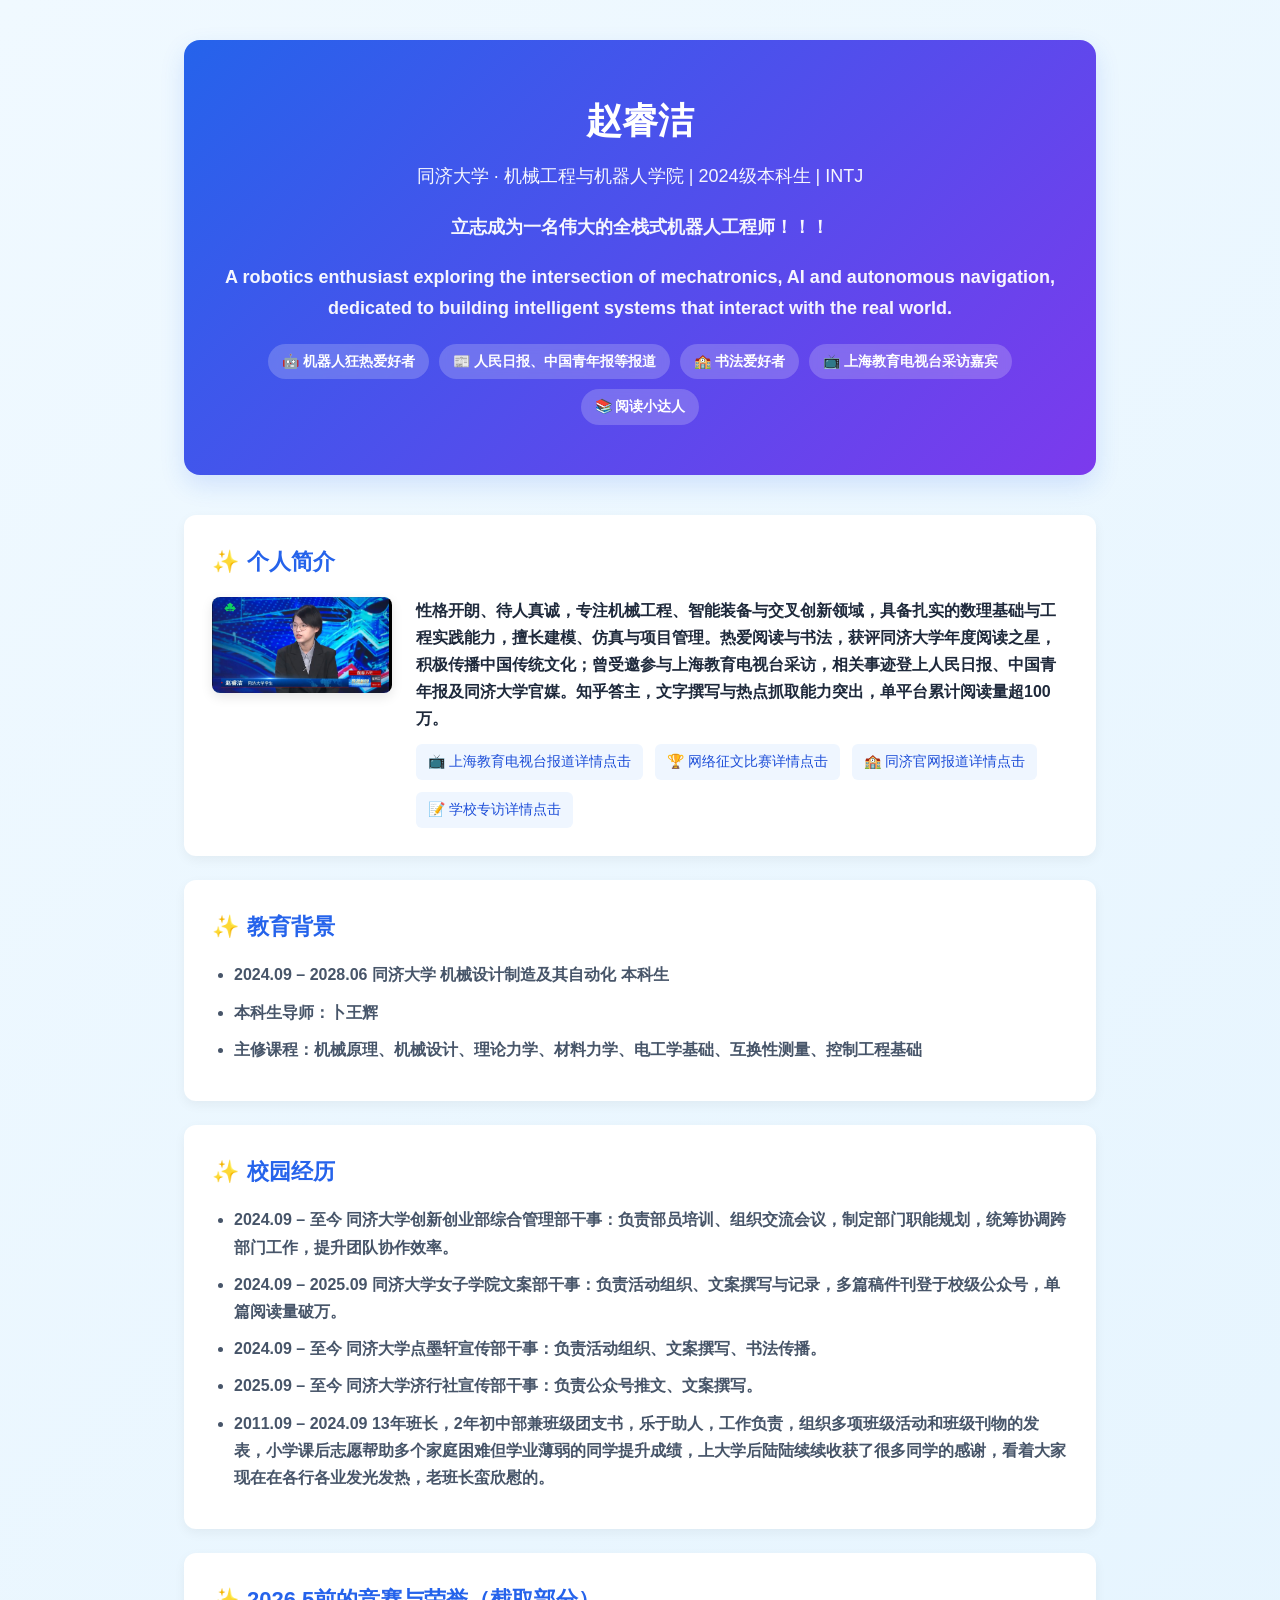
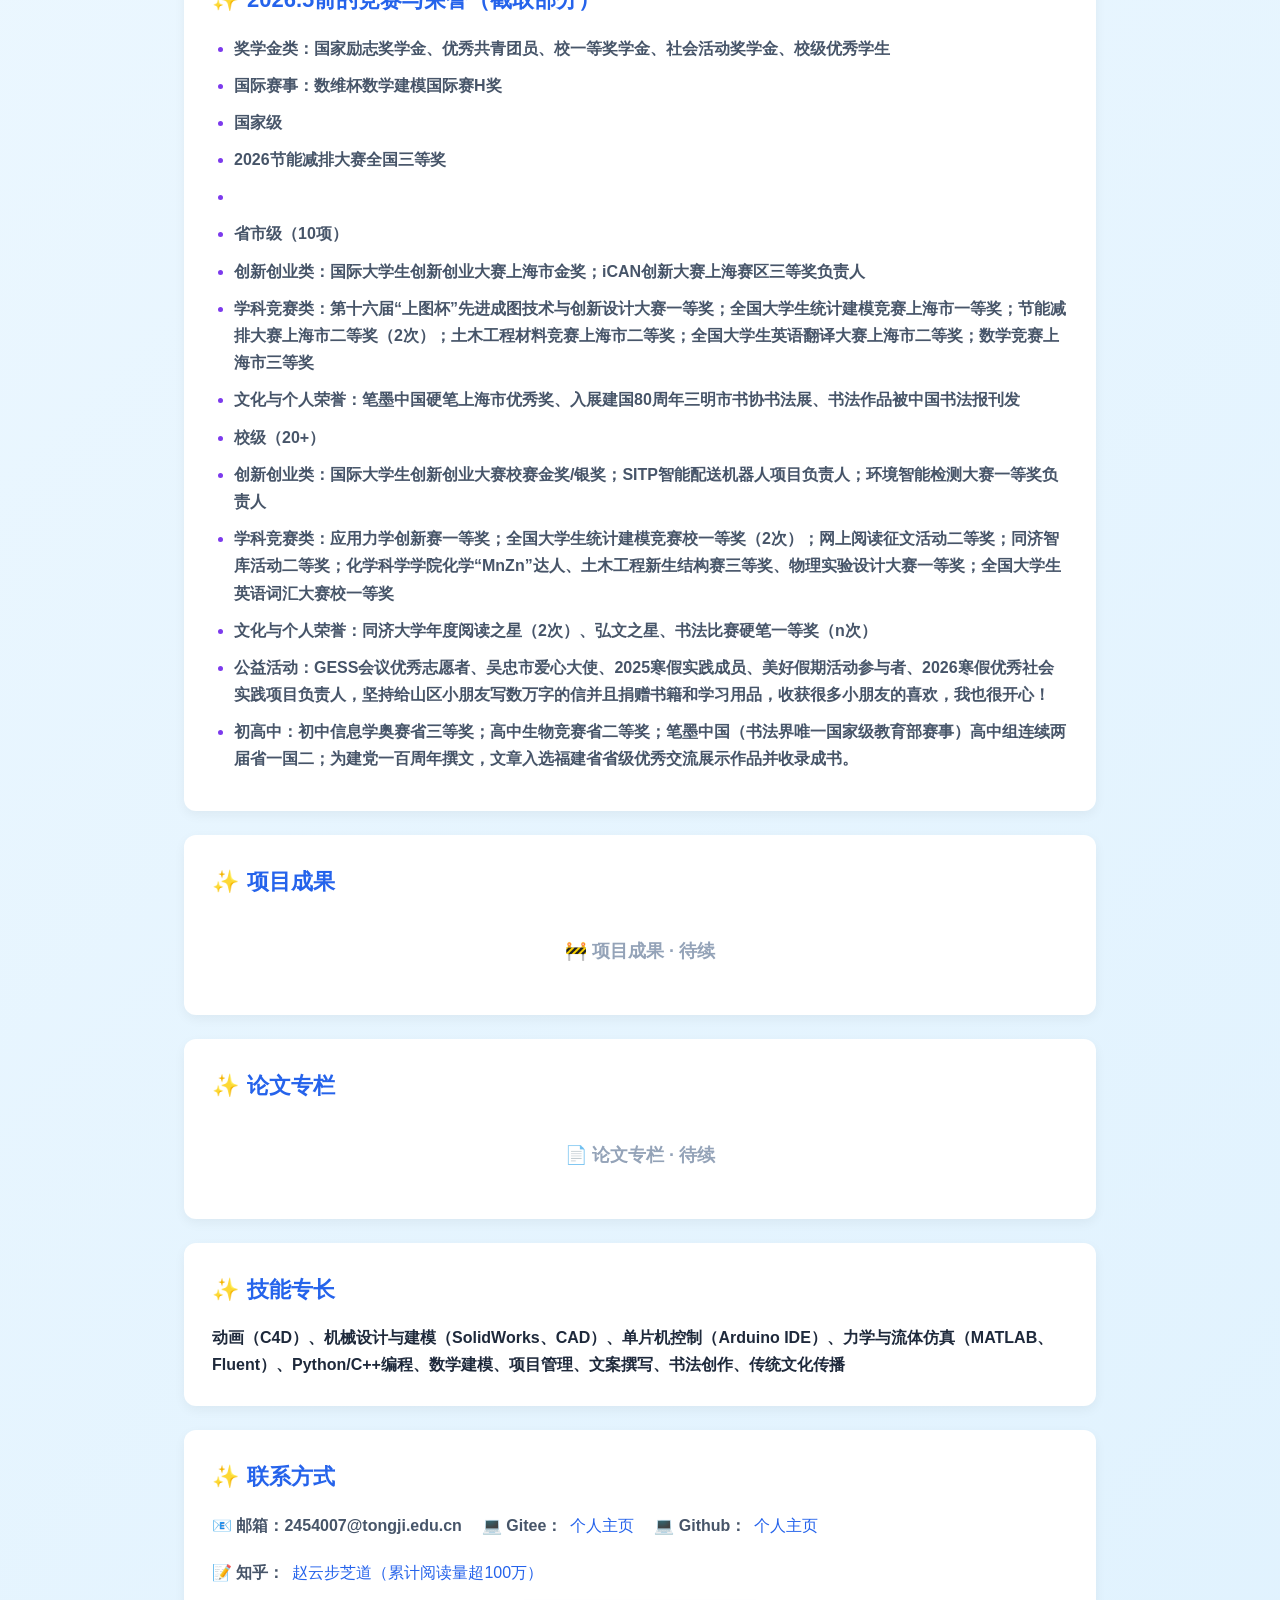
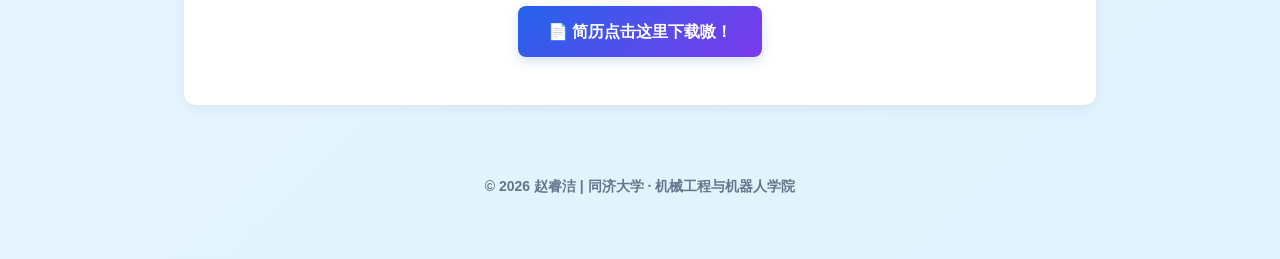
==== index.html @ 0915d243 "Update index.html" ====
<!DOCTYPE html>
<html lang="zh-CN">
<head>
    <meta charset="UTF-8">
    <meta name="viewport" content="width=device-width, initial-scale=1.0">
    <title>赵睿洁 | 个人学术主页</title>
    <style>
        * {
            margin: 0;
            padding: 0;
            box-sizing: border-box;
        }
        body {
            font-family: "Noto Sans SC", "Microsoft Yahei", sans-serif;
            background: linear-gradient(135deg, #f0f9ff 0%, #e0f2fe 100%);
            color: #1e293b;
            line-height: 1.7;
        }
        .container {
            max-width: 960px;
            margin: 0 auto;
            padding: 40px 24px;
        }
        header {
            text-align: center;
            padding: 50px 20px;
            background: linear-gradient(135deg, #2563eb 0%, #7c3aed 100%);
            color: white;
            border-radius: 16px;
            margin-bottom: 40px;
            box-shadow: 0 10px 25px rgba(37, 99, 235, 0.15);
        }
        h1 {
            font-size: 36px;
            margin-bottom: 10px;
            font-weight: 700;
        }
        .subtitle {
            font-size: 18px;
            opacity: 0.95;
            margin-bottom: 20px;
        }
        .media-badges {
            display: flex;
            flex-wrap: wrap;
            justify-content: center;
            gap: 10px;
            margin-top: 20px;
        }
        .badge {
            background: rgba(255,255,255,0.2);
            padding: 6px 14px;
            border-radius: 20px;
            font-size: 14px;
            backdrop-filter: blur(4px);
        }
        section {
            background: white;
            border-radius: 12px;
            padding: 28px;
            margin-bottom: 24px;
            box-shadow: 0 4px 12px rgba(0,0,0,0.05);
            transition: transform 0.2s ease;
        }
        section:hover {
            transform: translateY(-4px);
        }
        h2 {
            font-size: 22px;
            color: #2563eb;
            margin-bottom: 16px;
            display: flex;
            align-items: center;
            gap: 8px;
        }
        h2::before {
            content: "✨";
        }
        ul {
            padding-left: 22px;
        }
        li {
            margin: 10px 0;
            color: #475569;
        }
        a {
            color: #2563eb;
            text-decoration: none;
            font-weight: 500;
        }
        a:hover {
            text-decoration: underline;
        }
        .contact-info {
            display: flex;
            flex-wrap: wrap;
            gap: 20px;
            margin-top: 10px;
        }
        .contact-item {
            display: flex;
            align-items: center;
            gap: 8px;
            color: #475569;
        }
        footer {
            text-align: center;
            margin-top: 50px;
            padding: 20px;
            color: #64748b;
            font-size: 14px;
        }
        .honor-list li::marker {
            color: #7c3aed;
            font-weight: bold;
        }
        .profile-container {
            display: flex;
            gap: 24px;
            align-items: flex-start;
            flex-wrap: wrap;
        }
        .profile-photo {
            width: 180px;
            height: auto;
            border-radius: 8px;
            box-shadow: 0 4px 12px rgba(0,0,0,0.1);
            flex-shrink: 0;
        }
        .profile-text {
            flex: 1;
            min-width: 280px;
        }
        .media-links {
            display: flex;
            flex-wrap: wrap;
            gap: 12px;
            margin-top: 12px;
        }
        .media-link {
            display: inline-block;
            padding: 6px 12px;
            background: #eff6ff;
            color: #1d4ed8;
            border-radius: 6px;
            font-size: 14px;
        }
        .coming-soon {
            text-align: center;
            color: #94a3b8;
            font-size: 18px;
            padding: 20px 0;
        }
    </style>
</head>
<body>
    <div class="container">
        <header>
            <h1>赵睿洁</h1>
            <div class="subtitle">同济大学 · 机械工程与机器人学院 | 2024级本科生 | INTJ</div>
             <div class="subtitle"><strong>立志成为一名伟大的全栈式机器人工程师！！！<strong></div>
            <div class="subtitle"><strong>A robotics enthusiast exploring the intersection of mechatronics, AI and autonomous navigation, dedicated to building intelligent systems that interact with the real world.<strong></div>
            <div class="media-badges">
                <span class="badge">🤖 机器人狂热爱好者</span>
                <span class="badge">📰 人民日报、中国青年报等报道</span>
                <span class="badge">🏫 书法爱好者</span>
                <span class="badge">📺 上海教育电视台采访嘉宾</span>
                <span class="badge">📚 阅读小达人</span>
            </div>
        </header>

        <section>
            <h2>个人简介</h2>
            <div class="profile-container">
                <img src="introduction.jpg" alt="赵睿洁" class="profile-photo" onerror="this.style.display='none'">
                <div class="profile-text">
                    <p>性格开朗、待人真诚，专注机械工程、智能装备与交叉创新领域，具备扎实的数理基础与工程实践能力，擅长建模、仿真与项目管理。热爱阅读与书法，获评同济大学年度阅读之星，积极传播中国传统文化；曾受邀参与上海教育电视台采访，相关事迹登上人民日报、中国青年报及同济大学官媒。知乎答主，文字撰写与热点抓取能力突出，单平台累计阅读量超100万。</p>
                    <div class="media-links">
                        <a href="https://mp.weixin.qq.com/s/6xz0Z2mVwIKDAIjblvkcrw" target="_blank" class="media-link">📺 上海教育电视台报道详情点击</a>
                        <a href="https://ggw.tongji.edu.cn/index.php?classid=1110&newsid=21345&t=show" target="_blank" class="media-link">🏆 网络征文比赛详情点击</a>
                        <a href="https://mp.weixin.qq.com/s/QQr8W3RbZPbw9rHsT3Hj2Q" target="_blank" class="media-link">🏫 同济官网报道详情点击</a>
                        <a href="https://mp.weixin.qq.com/s/YfJO0ObQDlrRwATItnB0BA" target="_blank" class="media-link">📝 学校专访详情点击</a>
                    </div>
                </div>
            </div>
        </section>

        <section>
            <h2>教育背景</h2>
            <ul>
                <li><strong>2024.09 – 2028.06</strong> 同济大学 机械设计制造及其自动化 本科生</li>
                <li><strong>本科生导师：卜王辉</strong></li>
                <li>主修课程：机械原理、机械设计、理论力学、材料力学、电工学基础、互换性测量、控制工程基础</li>
            </ul>
        </section>

        <section>
            <h2>校园经历</h2>
            <ul>
                <li><strong>2024.09 – 至今</strong> 同济大学创新创业部综合管理部干事：负责部员培训、组织交流会议，制定部门职能规划，统筹协调跨部门工作，提升团队协作效率。</li>
                <li><strong>2024.09 – 2025.09</strong> 同济大学女子学院文案部干事：负责活动组织、文案撰写与记录，多篇稿件刊登于校级公众号，单篇阅读量破万。</li>
                <li><strong>2024.09 – 至今</strong> 同济大学点墨轩宣传部干事：负责活动组织、文案撰写、书法传播。</li>
                <li><strong>2025.09 – 至今</strong> 同济大学济行社宣传部干事：负责公众号推文、文案撰写。</li>
                 <li><strong>2011.09 – 2024.09</strong> 13年班长，2年初中部兼班级团支书，乐于助人，工作负责，组织多项班级活动和班级刊物的发表，小学课后志愿帮助多个家庭困难但学业薄弱的同学提升成绩，上大学后陆陆续续收获了很多同学的感谢，看着大家现在在各行各业发光发热，老班长蛮欣慰的。</li>
            </ul>
        </section>

        <section>
            <h2>2026.5前的竞赛与荣誉（截取部分）</h2>
            <ul class="honor-list">
                <li>奖学金类：国家励志奖学金、优秀共青团员、校一等奖学金、社会活动奖学金、校级优秀学生</li>
                <li>国际赛事：数维杯数学建模国际赛H奖</li>
            <li><strong>国家级</strong> </li>
                <li>2026节能减排大赛全国三等奖</li>
            <li><strong>      </strong> </li>
            <li><strong>省市级（10项）</strong> </li>
                <li>创新创业类：国际大学生创新创业大赛上海市金奖；iCAN创新大赛上海赛区三等奖负责人</li>
                <li>学科竞赛类：第十六届“上图杯”先进成图技术与创新设计大赛一等奖；全国大学生统计建模竞赛上海市一等奖；节能减排大赛上海市二等奖（2次）；土木工程材料竞赛上海市二等奖；全国大学生英语翻译大赛上海市二等奖；数学竞赛上海市三等奖</li>
                <li>文化与个人荣誉：笔墨中国硬笔上海市优秀奖、入展建国80周年三明市书协书法展、书法作品被中国书法报刊发</li>
            <li><strong>校级（20+）</strong> </li>
                <li>创新创业类：国际大学生创新创业大赛校赛金奖/银奖；SITP智能配送机器人项目负责人；环境智能检测大赛一等奖负责人</li>
                <li>学科竞赛类：应用力学创新赛一等奖；全国大学生统计建模竞赛校一等奖（2次）；网上阅读征文活动二等奖；同济智库活动二等奖；化学科学学院化学“MnZn”达人、土木工程新生结构赛三等奖、物理实验设计大赛一等奖；全国大学生英语词汇大赛校一等奖</li>
                <li>文化与个人荣誉：同济大学年度阅读之星（2次）、弘文之星、书法比赛硬笔一等奖（n次）</li>
                <li>公益活动：GESS会议优秀志愿者、吴忠市爱心大使、2025寒假实践成员、美好假期活动参与者、2026寒假优秀社会实践项目负责人，坚持给山区小朋友写数万字的信并且捐赠书籍和学习用品，收获很多小朋友的喜欢，我也很开心！</li>
                <li>初高中：初中信息学奥赛省三等奖；高中生物竞赛省二等奖；笔墨中国（书法界唯一国家级教育部赛事）高中组连续两届省一国二；为建党一百周年撰文，文章入选福建省省级优秀交流展示作品并收录成书。</li>
            </ul>
        </section>

        <section>
            <h2>项目成果</h2>
            <div class="coming-soon">🚧 项目成果 · 待续</div>
        </section>

        <section>
            <h2>论文专栏</h2>
            <div class="coming-soon">📄 论文专栏 · 待续</div>
        </section>

        <section>
            <h2>技能专长</h2>
            <p>动画（C4D）、机械设计与建模（SolidWorks、CAD）、单片机控制（Arduino IDE）、力学与流体仿真（MATLAB、Fluent）、Python/C++编程、数学建模、项目管理、文案撰写、书法创作、传统文化传播</p>
        </section>

        <section>
            <h2>联系方式</h2>
            <div class="contact-info">
                <div class="contact-item">📧 邮箱：2454007@tongji.edu.cn</div>
                <div class="contact-item">💻 Gitee：<a href="https://gitee.com/zhao-ruijie80996/zhao-ruijies-personal-webpage" target="_blank">个人主页</a></div>
                <div class="contact-item">💻 Github：<a href="https://github.com/sutinah12-hash" target="_blank">个人主页</a></div>
                <div class="contact-item">📝 知乎： <a href="https://www.zhihu.com/people/wei-meng-pin-bo-25" target="_blank">赵云步芝道（累计阅读量超100万）</a></div>
            </div>
             <!-- 简历下载按钮 -->
            <div style="text-align:center; margin:20px 0;">
                <a href="简历最终版.pdf" download style="
                    display:inline-block;
                    padding:12px 30px;
                    background: linear-gradient(135deg, #2563eb 0%, #7c3aed 100%);
                    color:white;
                    border-radius:8px;
                    text-decoration:none;
                    font-weight:bold;
                    box-shadow:0 4px 12px rgba(37, 99, 235, 0.2);
                ">
                    📄 简历点击这里下载嗷！
                </a>
            </div>
        </section>

        <footer>
            © 2026 赵睿洁 | 同济大学 · 机械工程与机器人学院
        </footer>
    </div>
</body>
</html>
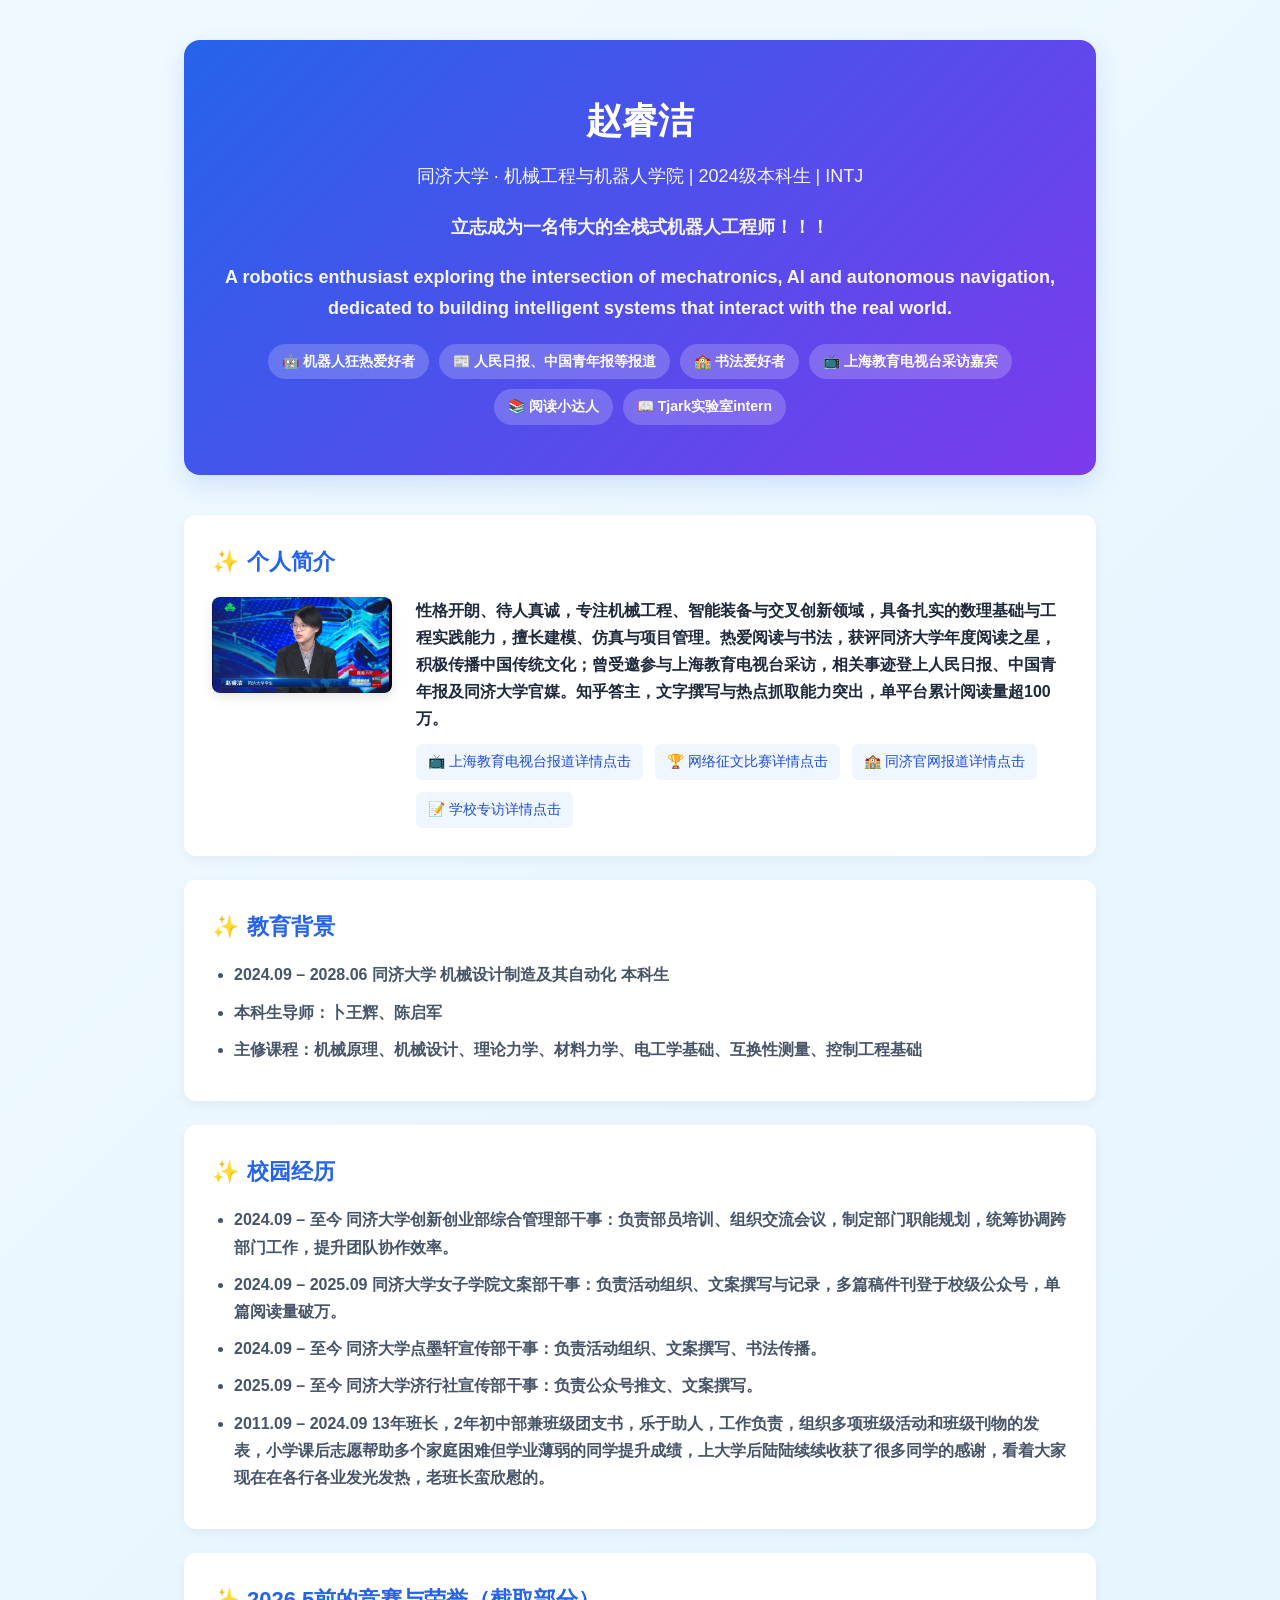
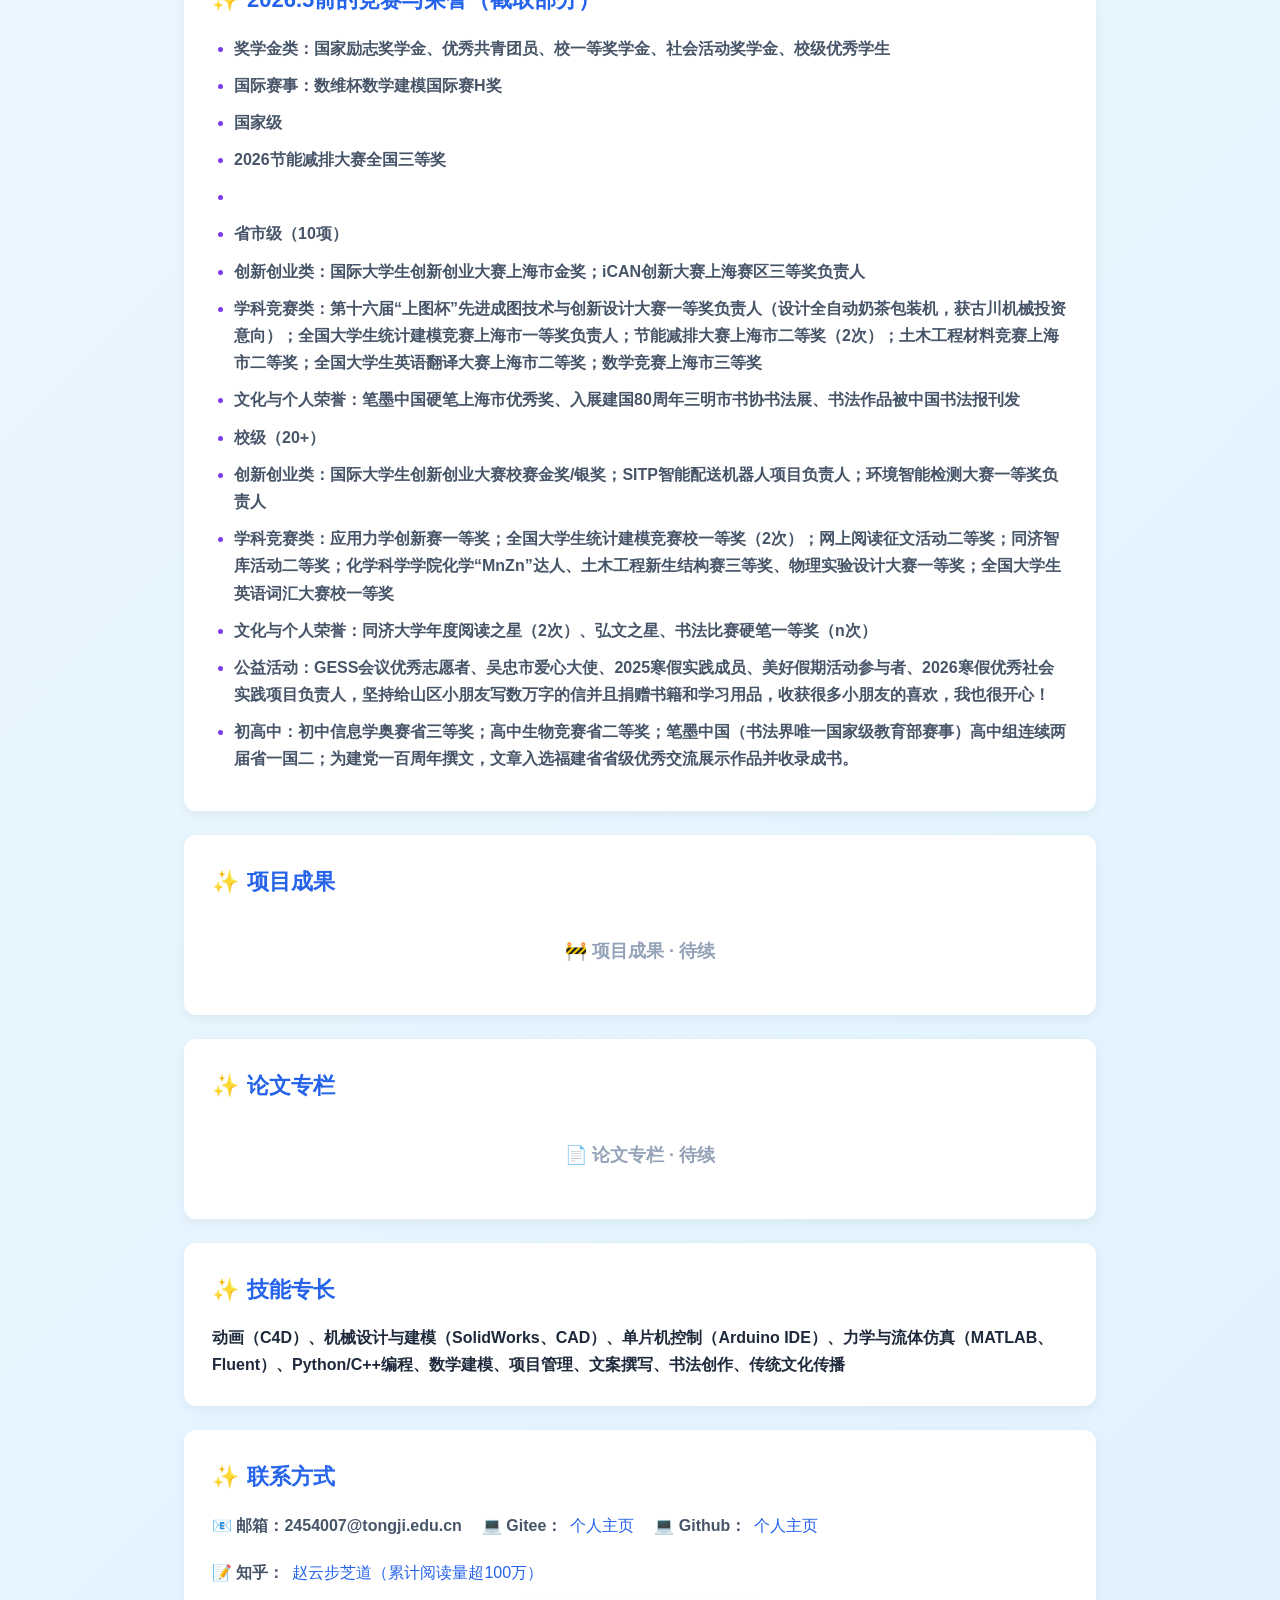
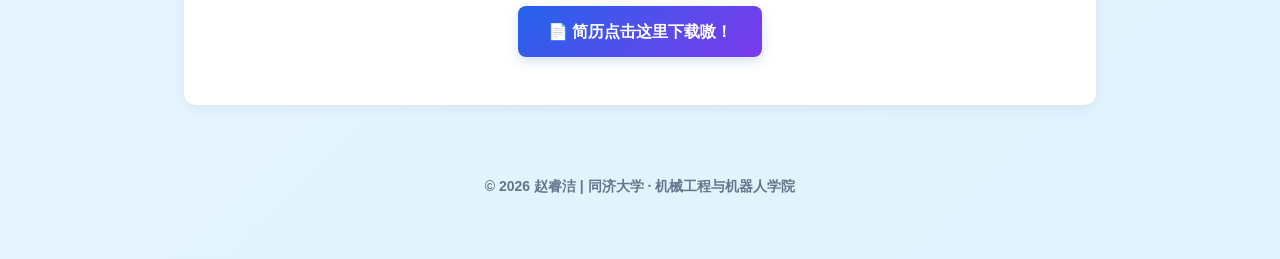
==== commit 45af3720: "Update index.html" ====
--- a/index.html
+++ b/index.html
@@ -166,6 +166,7 @@
                 <span class="badge">🏫 书法爱好者</span>
                 <span class="badge">📺 上海教育电视台采访嘉宾</span>
                 <span class="badge">📚 阅读小达人</span>
+                <span class="badge">📖 Tjark实验室intern</span>
             </div>
         </header>
 
@@ -189,7 +190,7 @@
             <h2>教育背景</h2>
             <ul>
                 <li><strong>2024.09 – 2028.06</strong> 同济大学 机械设计制造及其自动化 本科生</li>
-                <li><strong>本科生导师：卜王辉</strong></li>
+                <li><strong>本科生导师：卜王辉、陈启军</strong></li>
                 <li>主修课程：机械原理、机械设计、理论力学、材料力学、电工学基础、互换性测量、控制工程基础</li>
             </ul>
         </section>
@@ -215,7 +216,7 @@
             <li><strong>      </strong> </li>
             <li><strong>省市级（10项）</strong> </li>
                 <li>创新创业类：国际大学生创新创业大赛上海市金奖；iCAN创新大赛上海赛区三等奖负责人</li>
-                <li>学科竞赛类：第十六届“上图杯”先进成图技术与创新设计大赛一等奖；全国大学生统计建模竞赛上海市一等奖；节能减排大赛上海市二等奖（2次）；土木工程材料竞赛上海市二等奖；全国大学生英语翻译大赛上海市二等奖；数学竞赛上海市三等奖</li>
+                <li>学科竞赛类：第十六届“上图杯”先进成图技术与创新设计大赛一等奖负责人（设计全自动奶茶包装机，获古川机械投资意向）；全国大学生统计建模竞赛上海市一等奖负责人；节能减排大赛上海市二等奖（2次）；土木工程材料竞赛上海市二等奖；全国大学生英语翻译大赛上海市二等奖；数学竞赛上海市三等奖</li>
                 <li>文化与个人荣誉：笔墨中国硬笔上海市优秀奖、入展建国80周年三明市书协书法展、书法作品被中国书法报刊发</li>
             <li><strong>校级（20+）</strong> </li>
                 <li>创新创业类：国际大学生创新创业大赛校赛金奖/银奖；SITP智能配送机器人项目负责人；环境智能检测大赛一等奖负责人</li>
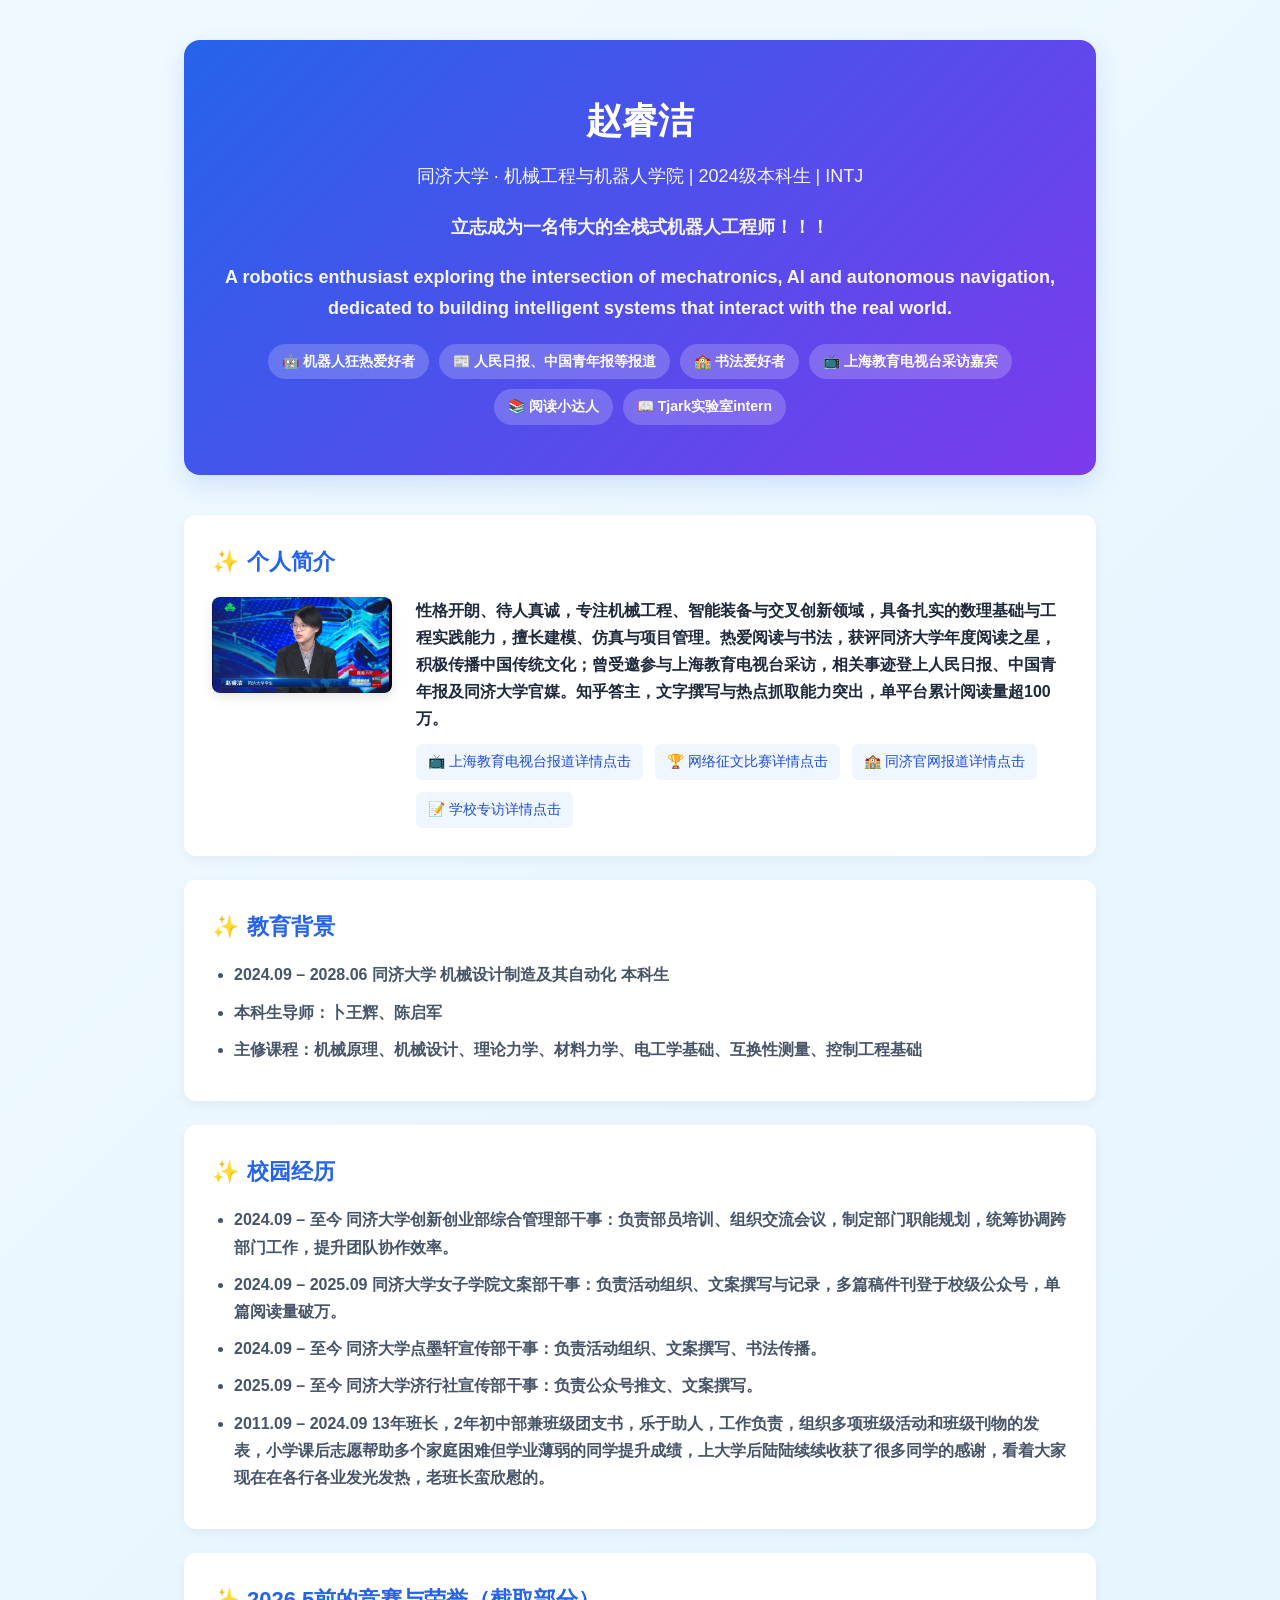
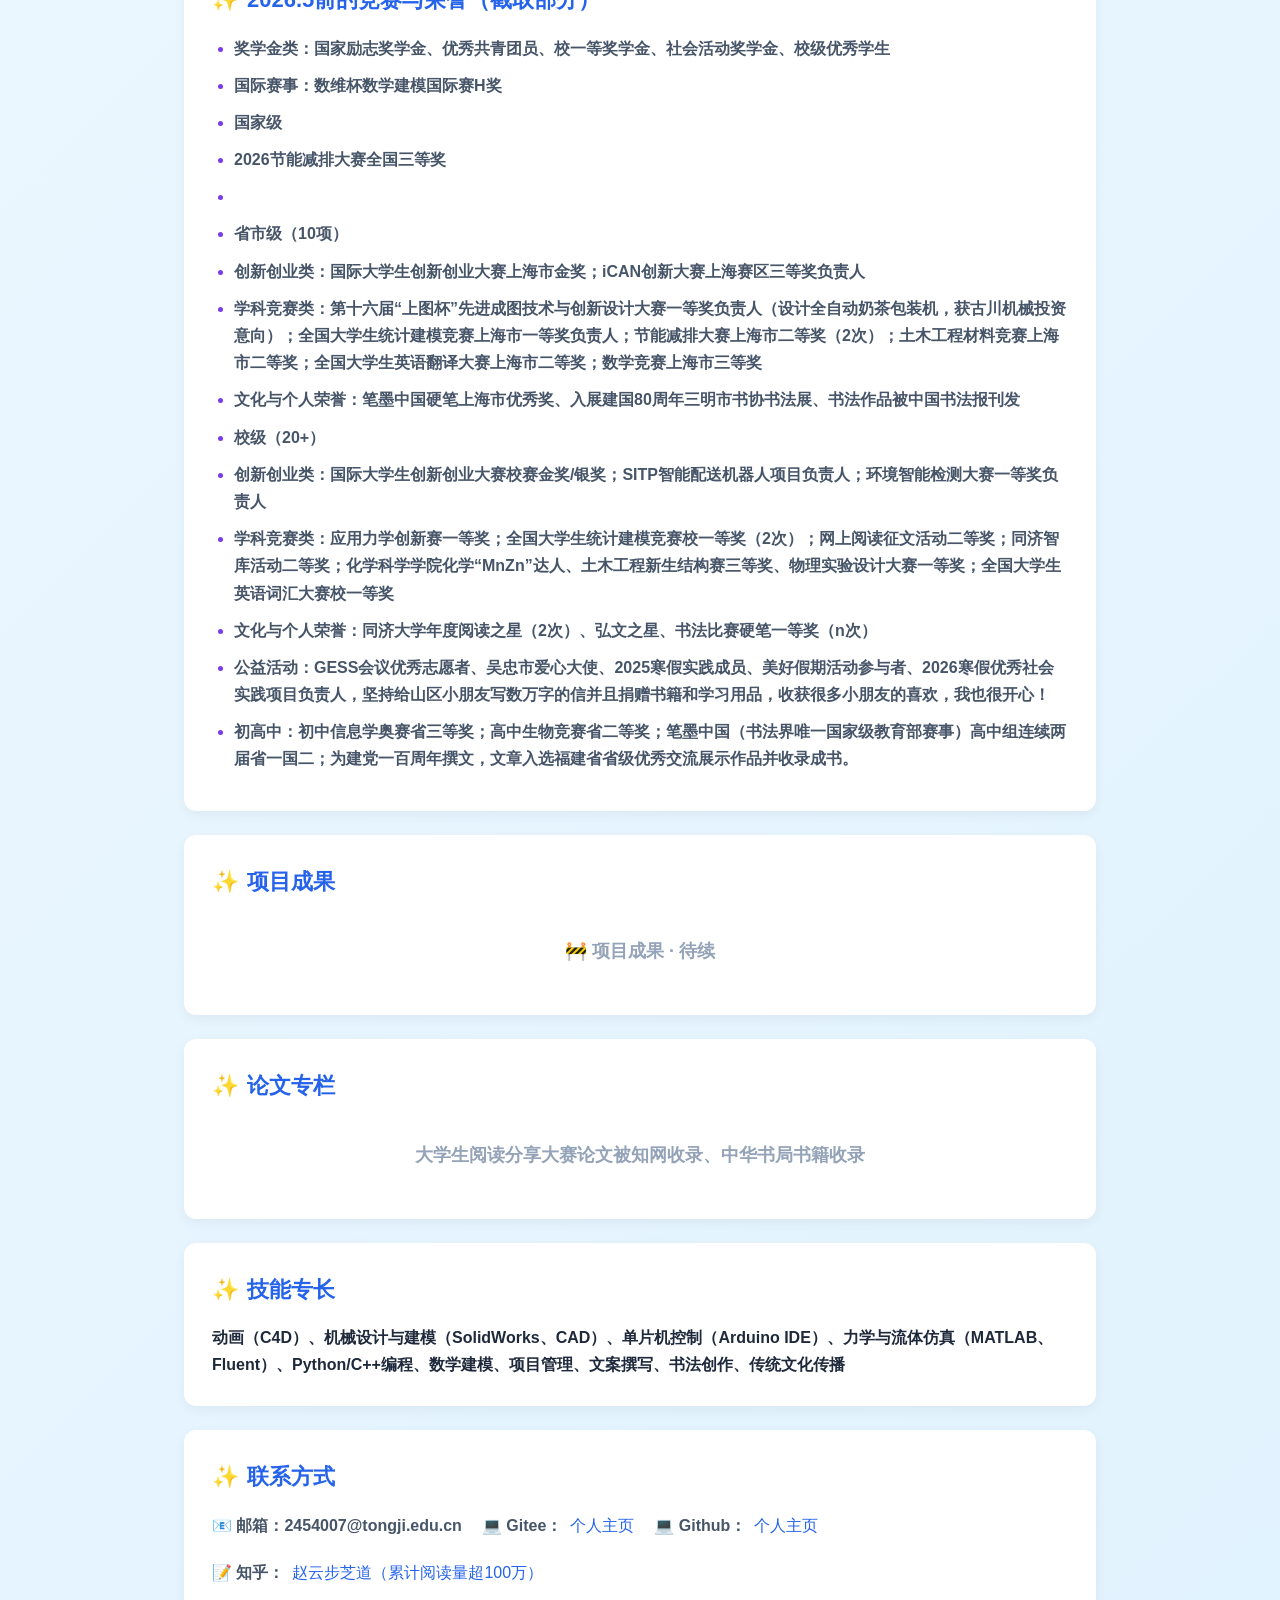
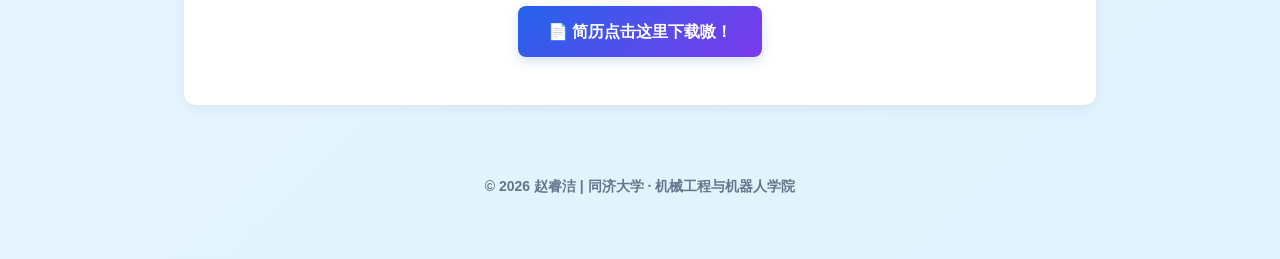
==== commit 8fbf8005: "加了一个文学" ====
--- a/index.html
+++ b/index.html
@@ -234,7 +234,7 @@
 
         <section>
             <h2>论文专栏</h2>
-            <div class="coming-soon">📄 论文专栏 · 待续</div>
+            <div class="coming-soon">大学生阅读分享大赛论文被知网收录、中华书局书籍收录</div>
         </section>
 
         <section>
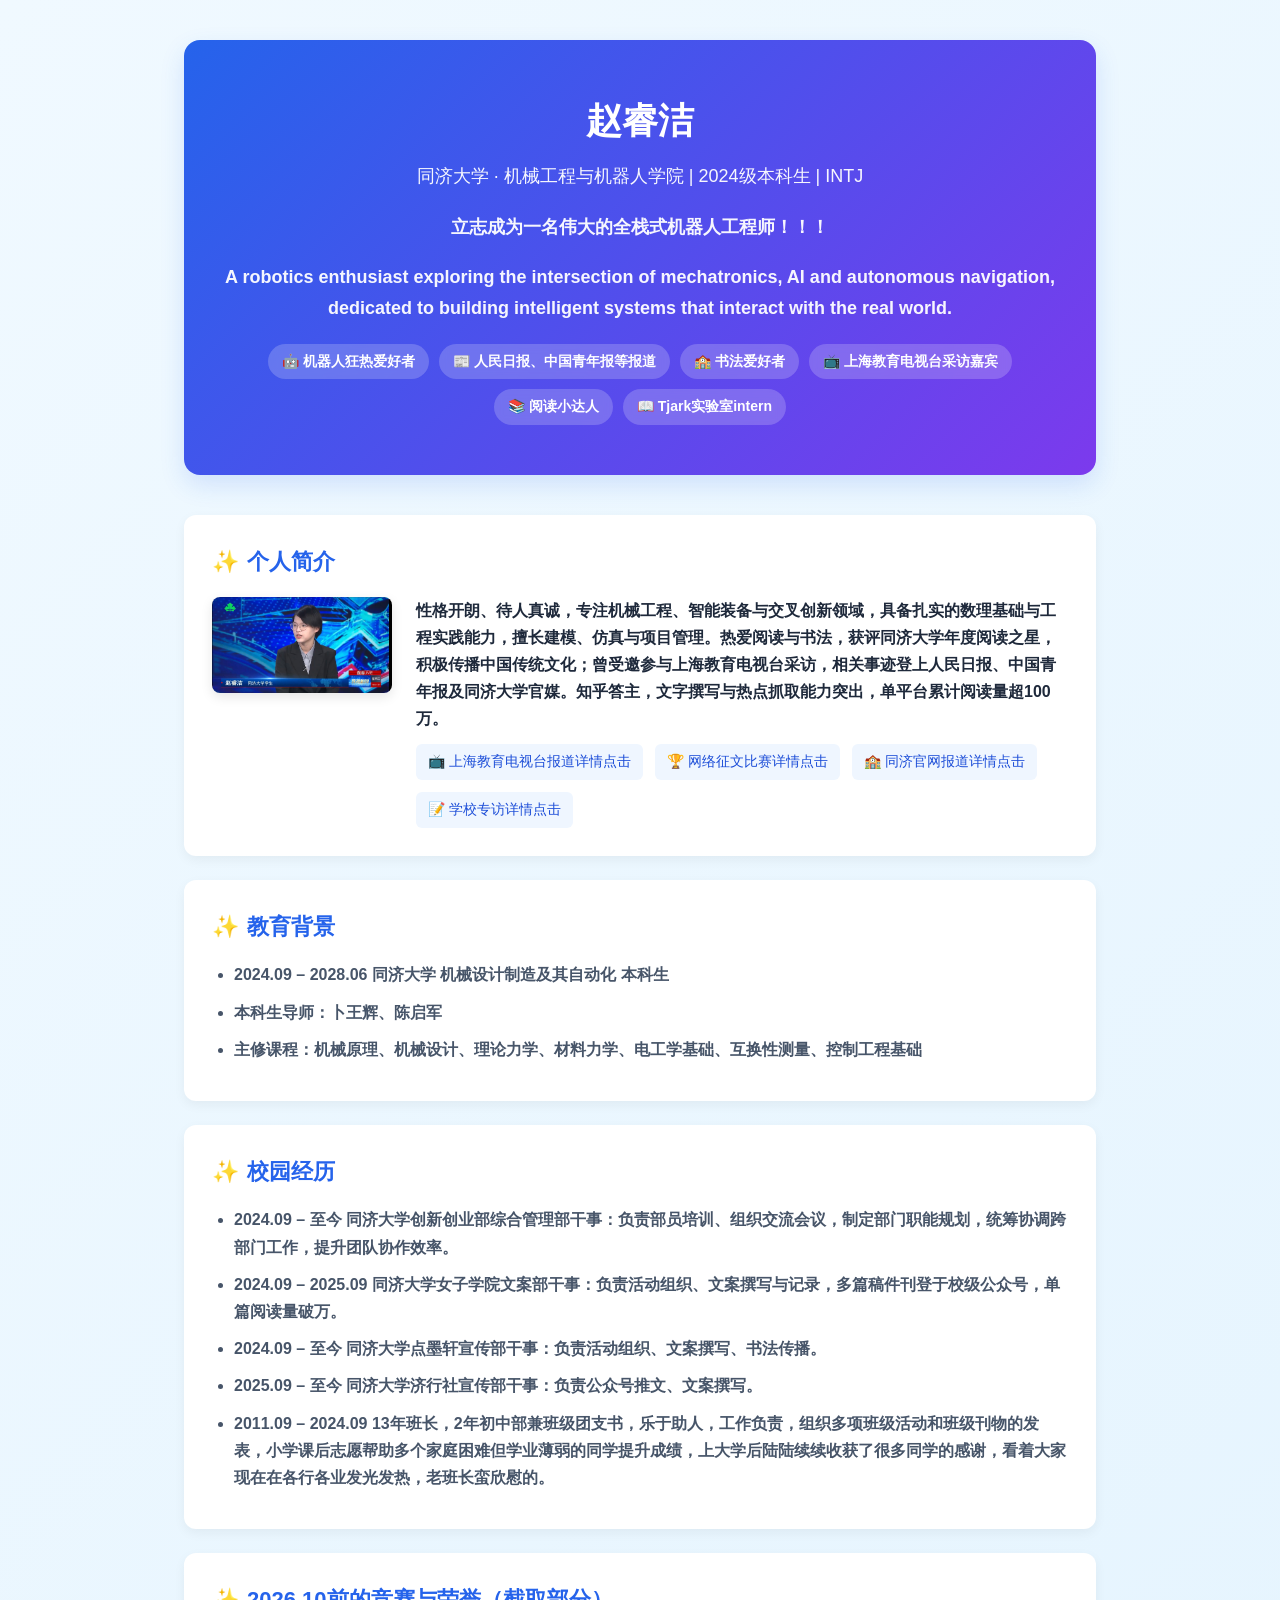
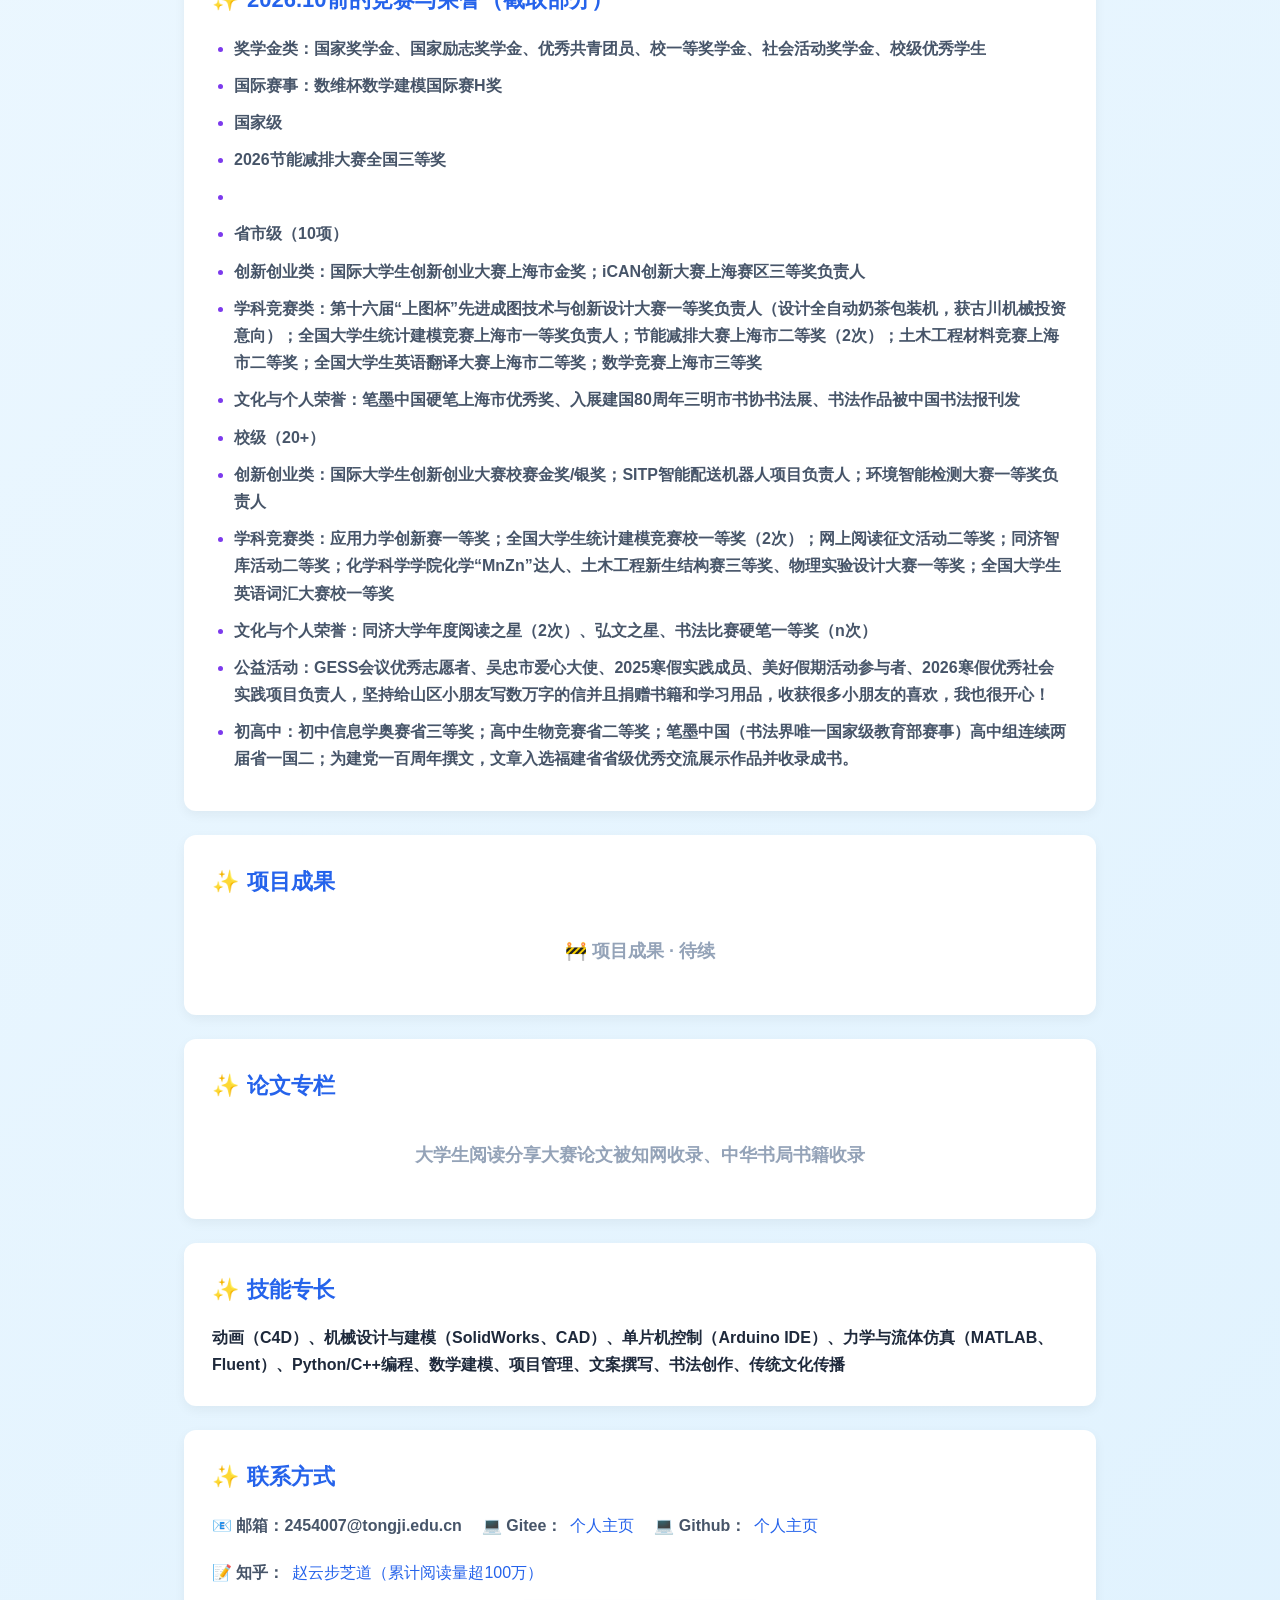
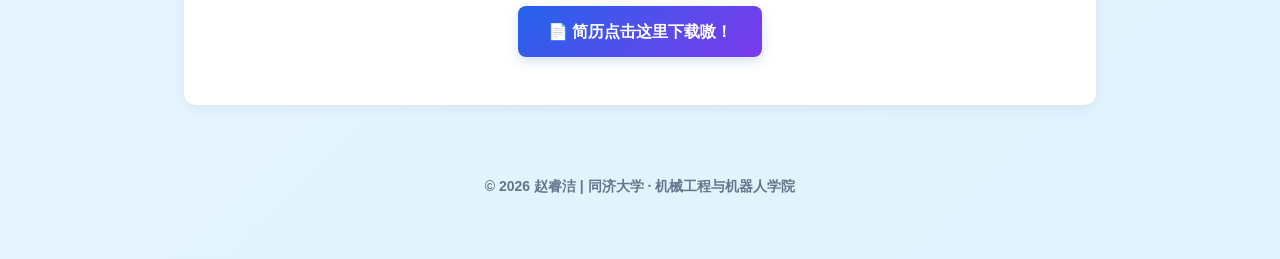
==== commit 07c700dd: "2026.10" ====
--- a/index.html
+++ b/index.html
@@ -207,9 +207,9 @@
         </section>
 
         <section>
-            <h2>2026.5前的竞赛与荣誉（截取部分）</h2>
+            <h2>2026.10前的竞赛与荣誉（截取部分）</h2>
             <ul class="honor-list">
-                <li>奖学金类：国家励志奖学金、优秀共青团员、校一等奖学金、社会活动奖学金、校级优秀学生</li>
+                <li>奖学金类：国家奖学金、国家励志奖学金、优秀共青团员、校一等奖学金、社会活动奖学金、校级优秀学生</li>
                 <li>国际赛事：数维杯数学建模国际赛H奖</li>
             <li><strong>国家级</strong> </li>
                 <li>2026节能减排大赛全国三等奖</li>
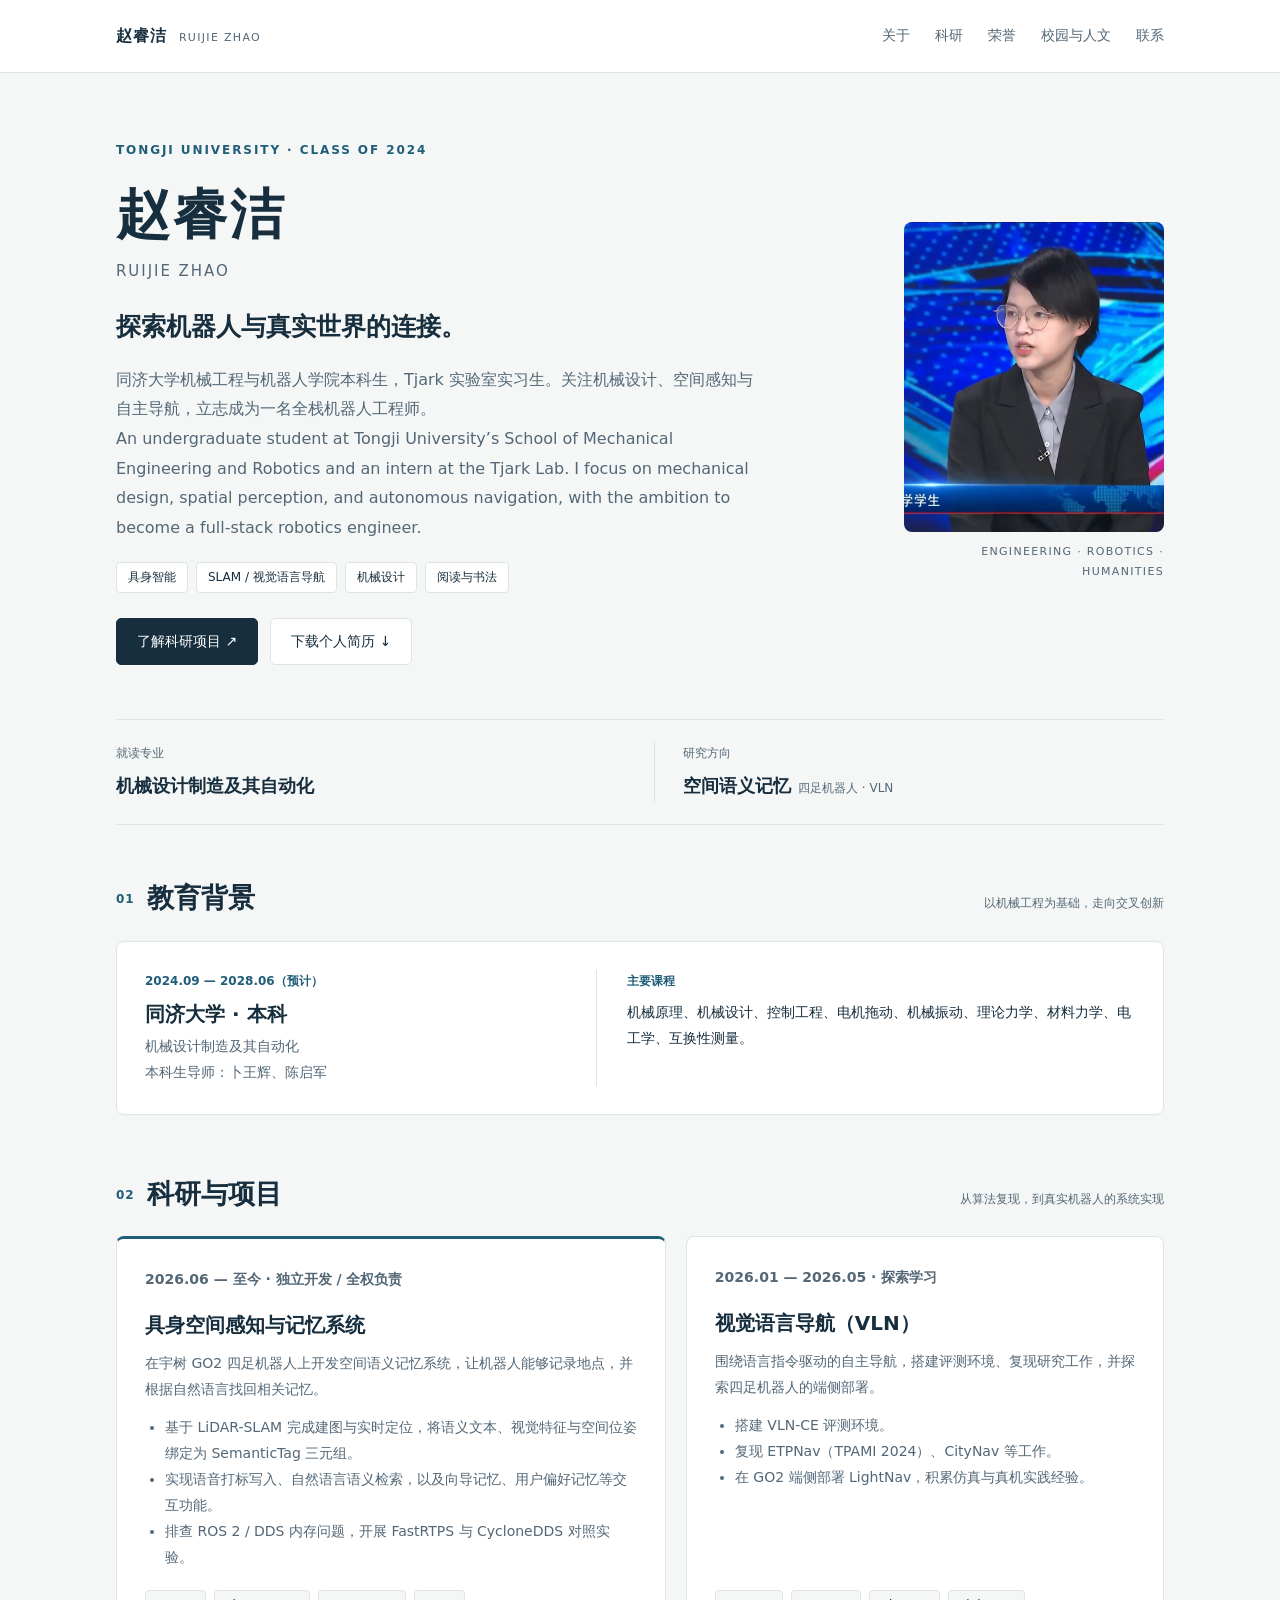
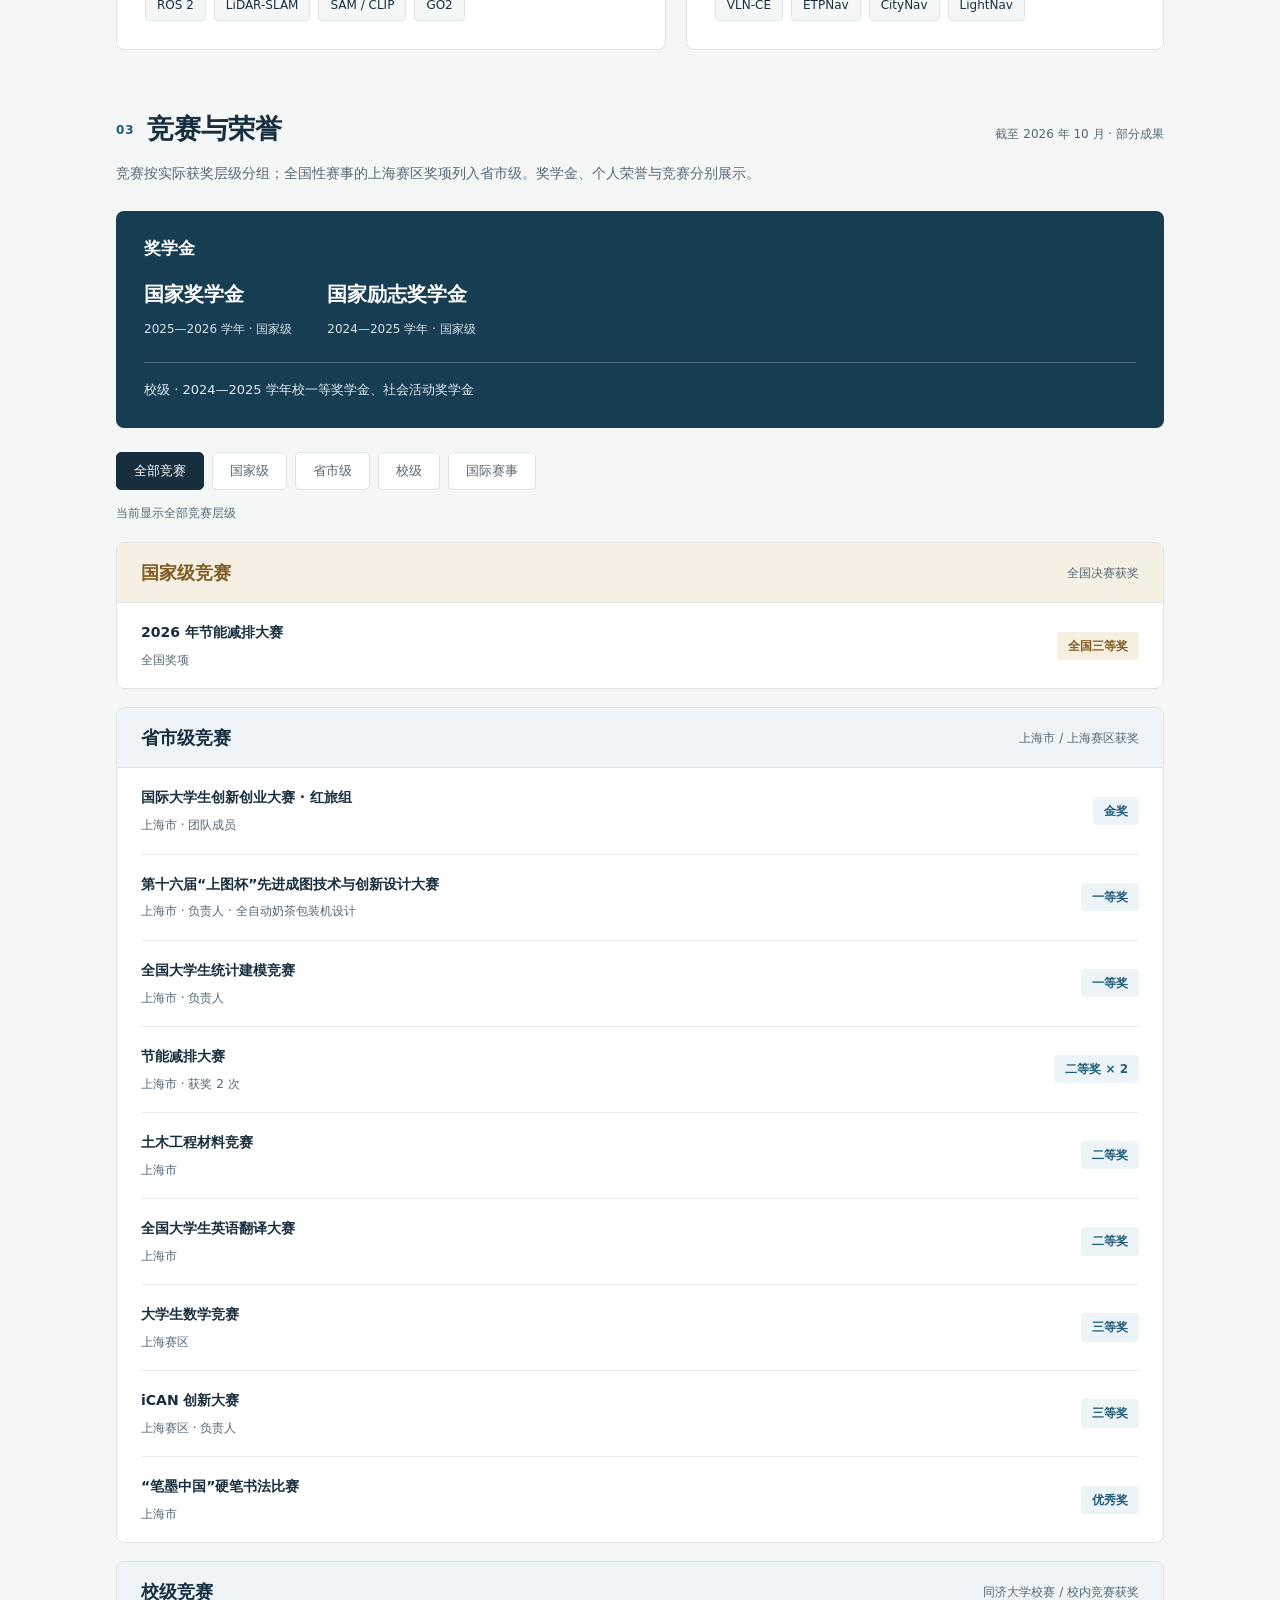
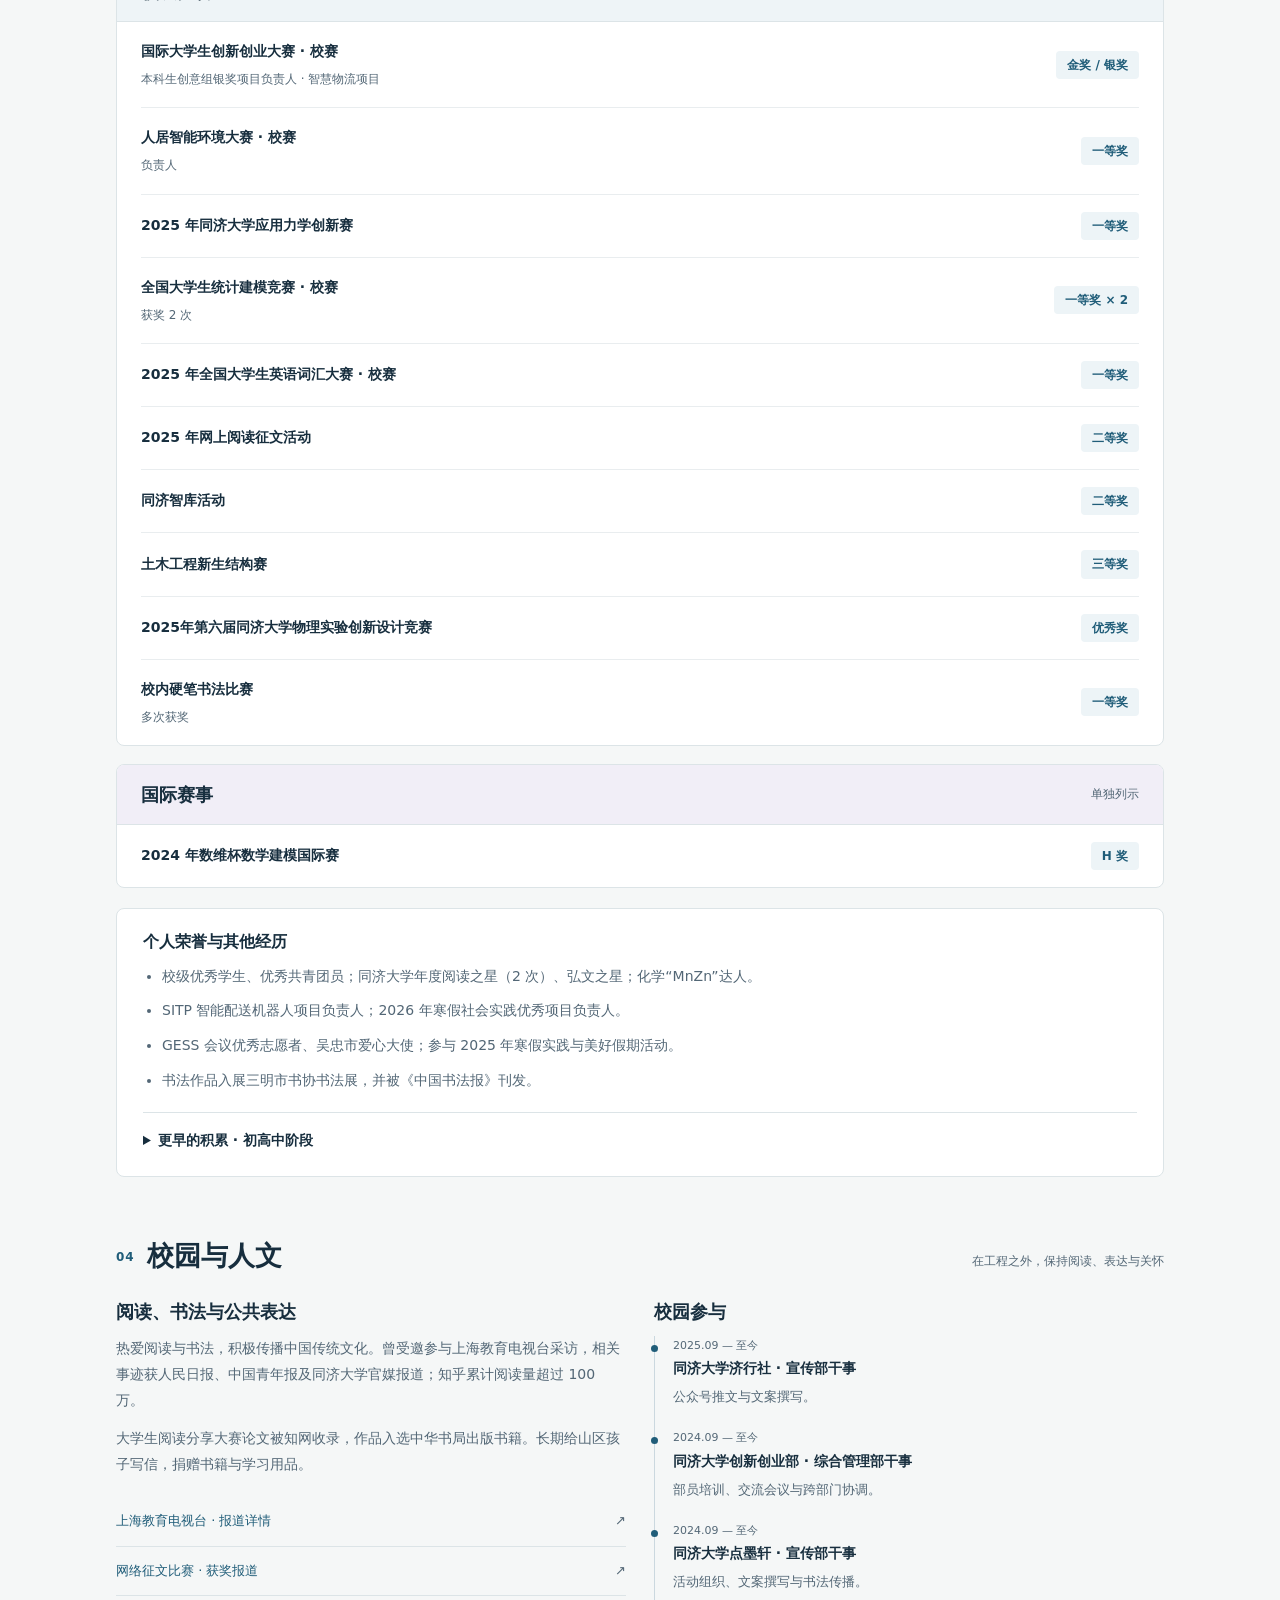
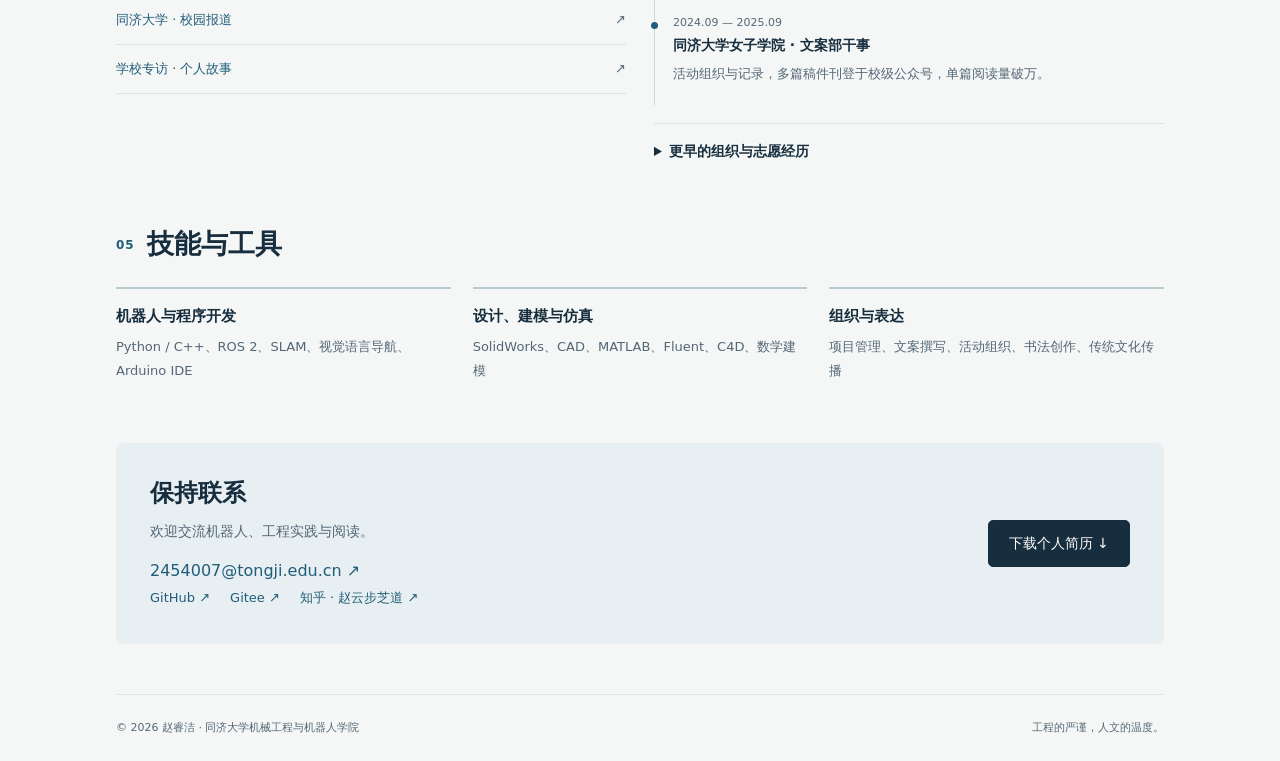
==== commit 39d76a77: "更新个人主页：优化信息展示并修正物理实验竞赛奖项" ====
--- a/index.html
+++ b/index.html
@@ -1,275 +1,90 @@
 <!DOCTYPE html>
 <html lang="zh-CN">
 <head>
-    <meta charset="UTF-8">
-    <meta name="viewport" content="width=device-width, initial-scale=1.0">
-    <title>赵睿洁 | 个人学术主页</title>
-    <style>
-        * {
-            margin: 0;
-            padding: 0;
-            box-sizing: border-box;
-        }
-        body {
-            font-family: "Noto Sans SC", "Microsoft Yahei", sans-serif;
-            background: linear-gradient(135deg, #f0f9ff 0%, #e0f2fe 100%);
-            color: #1e293b;
-            line-height: 1.7;
-        }
-        .container {
-            max-width: 960px;
-            margin: 0 auto;
-            padding: 40px 24px;
-        }
-        header {
-            text-align: center;
-            padding: 50px 20px;
-            background: linear-gradient(135deg, #2563eb 0%, #7c3aed 100%);
-            color: white;
-            border-radius: 16px;
-            margin-bottom: 40px;
-            box-shadow: 0 10px 25px rgba(37, 99, 235, 0.15);
-        }
-        h1 {
-            font-size: 36px;
-            margin-bottom: 10px;
-            font-weight: 700;
-        }
-        .subtitle {
-            font-size: 18px;
-            opacity: 0.95;
-            margin-bottom: 20px;
-        }
-        .media-badges {
-            display: flex;
-            flex-wrap: wrap;
-            justify-content: center;
-            gap: 10px;
-            margin-top: 20px;
-        }
-        .badge {
-            background: rgba(255,255,255,0.2);
-            padding: 6px 14px;
-            border-radius: 20px;
-            font-size: 14px;
-            backdrop-filter: blur(4px);
-        }
-        section {
-            background: white;
-            border-radius: 12px;
-            padding: 28px;
-            margin-bottom: 24px;
-            box-shadow: 0 4px 12px rgba(0,0,0,0.05);
-            transition: transform 0.2s ease;
-        }
-        section:hover {
-            transform: translateY(-4px);
-        }
-        h2 {
-            font-size: 22px;
-            color: #2563eb;
-            margin-bottom: 16px;
-            display: flex;
-            align-items: center;
-            gap: 8px;
-        }
-        h2::before {
-            content: "✨";
-        }
-        ul {
-            padding-left: 22px;
-        }
-        li {
-            margin: 10px 0;
-            color: #475569;
-        }
-        a {
-            color: #2563eb;
-            text-decoration: none;
-            font-weight: 500;
-        }
-        a:hover {
-            text-decoration: underline;
-        }
-        .contact-info {
-            display: flex;
-            flex-wrap: wrap;
-            gap: 20px;
-            margin-top: 10px;
-        }
-        .contact-item {
-            display: flex;
-            align-items: center;
-            gap: 8px;
-            color: #475569;
-        }
-        footer {
-            text-align: center;
-            margin-top: 50px;
-            padding: 20px;
-            color: #64748b;
-            font-size: 14px;
-        }
-        .honor-list li::marker {
-            color: #7c3aed;
-            font-weight: bold;
-        }
-        .profile-container {
-            display: flex;
-            gap: 24px;
-            align-items: flex-start;
-            flex-wrap: wrap;
-        }
-        .profile-photo {
-            width: 180px;
-            height: auto;
-            border-radius: 8px;
-            box-shadow: 0 4px 12px rgba(0,0,0,0.1);
-            flex-shrink: 0;
-        }
-        .profile-text {
-            flex: 1;
-            min-width: 280px;
-        }
-        .media-links {
-            display: flex;
-            flex-wrap: wrap;
-            gap: 12px;
-            margin-top: 12px;
-        }
-        .media-link {
-            display: inline-block;
-            padding: 6px 12px;
-            background: #eff6ff;
-            color: #1d4ed8;
-            border-radius: 6px;
-            font-size: 14px;
-        }
-        .coming-soon {
-            text-align: center;
-            color: #94a3b8;
-            font-size: 18px;
-            padding: 20px 0;
-        }
-    </style>
+  <meta charset="UTF-8">
+  <meta name="viewport" content="width=device-width, initial-scale=1">
+  <meta name="description" content="赵睿洁的个人主页。同济大学机械设计制造及其自动化本科生，关注机器人、空间感知与视觉语言导航。科研项目、分级荣誉与个人经历。">
+  <meta name="theme-color" content="#153c54">
+  <title>赵睿洁 | 机器人 · 工程 · 人文</title>
+  <style>
+    :root{--ink:#172e3e;--muted:#536776;--blue:#205d79;--line:#dce4e7;--paper:#f5f7f7;--white:#fff;--gold:#805c22}
+    *{box-sizing:border-box}html{scroll-behavior:smooth;scroll-padding-top:90px}body{margin:0;color:var(--ink);background:var(--paper);font:16px/1.85 "Microsoft YaHei","PingFang SC",system-ui,sans-serif}a{color:var(--blue);text-decoration:none}a:hover{text-decoration:underline}button,a{-webkit-tap-highlight-color:transparent}a:focus-visible,button:focus-visible,summary:focus-visible{outline:3px solid #b9852a;outline-offset:5px}h1,h2,h3,p{margin:0}h1,h2,h3{line-height:1.4}button{font:inherit}::selection{background:#d9e9ef}.wrap{max-width:1120px;margin:auto;padding:0 36px}.skip{position:fixed;top:-100px;left:16px;z-index:10;background:white;padding:10px}.skip:focus{top:10px}
+    .topbar{position:sticky;top:0;z-index:5;background:rgba(255,255,255,.97);border-bottom:1px solid var(--line)}.nav{min-height:72px;display:flex;align-items:center;justify-content:space-between;gap:24px}.brand{font-weight:800;color:var(--ink);white-space:nowrap;letter-spacing:.06em}.brand span{font-size:11px;color:var(--muted);margin-left:12px;font-weight:500;letter-spacing:.12em}.navlinks{display:flex;gap:25px;font-size:14px}.navlinks a{color:var(--muted)}
+    .hero{display:grid;grid-template-columns:1fr 260px;gap:60px;align-items:center;padding:66px 0 54px}.eyebrow{font-size:12px;font-weight:700;letter-spacing:.16em;color:var(--blue);margin-bottom:16px}.hero h1{font-size:54px;letter-spacing:.06em}.roman{font-size:15px;letter-spacing:.13em;color:var(--muted);margin:5px 0 18px}.hero .lead{font-size:25px;font-weight:600;margin-bottom:15px}.intro{color:var(--muted);max-width:650px}.tags{display:flex;flex-wrap:wrap;gap:8px;margin:20px 0}.tag{font-size:12px;padding:3px 11px;border:1px solid var(--line);border-radius:4px;background:#fff}.actions{display:flex;gap:12px;flex-wrap:wrap;margin-top:25px}.button{display:inline-flex;align-items:center;justify-content:center;padding:10px 20px;font-size:14px;border:1px solid var(--line);border-radius:5px;background:#fff;color:var(--ink)}.button.primary{background:var(--ink);border-color:var(--ink);color:#fff}.button:hover{text-decoration:none;filter:brightness(.95)}.portrait{margin:0}.portrait img{display:block;width:100%;height:310px;object-fit:cover;object-position:center 28%;border-radius:8px;background:#e2e9ec}.portrait figcaption{color:var(--muted);font-size:11px;letter-spacing:.12em;text-align:right;margin-top:10px}
+    .quickfacts{display:grid;grid-template-columns:1fr 1fr;gap:28px;border-top:1px solid var(--line);border-bottom:1px solid var(--line);padding:22px 0;margin-bottom:54px}.fact+.fact{border-left:1px solid var(--line);padding-left:28px}.fact small{display:block;color:var(--muted);font-size:12px;margin-bottom:4px}.fact strong{font-size:18px;font-weight:600}.fact span{font-size:12px;color:var(--muted);margin-left:7px}
+    .section{padding:0 0 60px}.sectionhead{display:flex;justify-content:space-between;align-items:baseline;gap:20px;margin-bottom:24px}.sectionhead h2{font-size:27px}.number{font-size:12px;letter-spacing:.08em;color:var(--blue);margin-right:12px;vertical-align:middle}.sectionhead>p{font-size:12px;color:var(--muted)}.section-intro{color:var(--muted);font-size:14px;margin:-10px 0 24px}.education{display:grid;grid-template-columns:1fr 1.3fr;gap:36px;background:white;border:1px solid var(--line);padding:28px;border-radius:8px}.education h3{font-size:20px;margin-bottom:6px}.subtle{color:var(--muted);font-size:14px}.education .courses{border-left:1px solid var(--line);padding-left:30px;font-size:14px}.label{font-size:12px;color:var(--blue);font-weight:700;margin-bottom:8px}.projects{display:grid;grid-template-columns:1.15fr 1fr;gap:20px}.project{background:white;border:1px solid var(--line);border-radius:8px;padding:28px;display:flex;flex-direction:column}.project.primary-project{border-top:3px solid var(--blue)}.project h3{font-size:20px;margin:10px 0 12px}.project p,.project li{font-size:14px;color:var(--muted)}.project ul{margin:12px 0 0;padding-left:20px}.project .tags{margin-bottom:0;margin-top:auto;padding-top:20px}.project .tag{background:var(--paper)}
+    .scholarships{background:#173d53;color:white;border-radius:8px;padding:26px 28px;margin-bottom:24px}.scholarships h3{font-size:17px;margin-bottom:15px}.scholarship-items{display:flex;gap:35px;flex-wrap:wrap}.scholarship-items strong{font-size:20px;display:block}.scholarship-items small{color:#d4e3eb;font-size:12px}.scholarships .other{font-size:13px;border-top:1px solid #4c6b7d;margin-top:19px;padding-top:15px;color:#e0ebf0}.filters{display:flex;gap:8px;flex-wrap:wrap;margin:24px 0 12px}.filters button{border:1px solid var(--line);border-radius:5px;padding:6px 17px;background:#fff;color:var(--muted);cursor:pointer;font-size:13px}.filters button[aria-pressed="true"]{background:var(--ink);border-color:var(--ink);color:#fff}.filter-status{font-size:12px;color:var(--muted);margin-bottom:18px}.award-group{background:white;border:1px solid var(--line);border-radius:8px;overflow:hidden;margin-bottom:18px}.grouphead{padding:17px 24px;display:flex;align-items:center;justify-content:space-between;gap:16px;border-bottom:1px solid var(--line);background:#eef4f7}.grouphead h3{font-size:18px}.grouphead p{font-size:12px;color:var(--muted)}.award-group[data-level="national"] .grouphead{background:#f6f0e4}.award-group[data-level="national"] .grouphead h3{color:var(--gold)}.award-group[data-level="international"] .grouphead{background:#f1eef7}.award-list{list-style:none;padding:0 24px;margin:0}.award{display:grid;grid-template-columns:1fr auto;gap:15px;align-items:center;padding:17px 0;border-bottom:1px solid #e9edef}.award:last-child{border:0}.award-name{font-size:14px;font-weight:600}.award-note{font-size:12px;color:var(--muted);margin-top:3px}.prize{font-size:12px;font-weight:600;color:var(--blue);background:#edf4f7;padding:3px 11px;border-radius:4px;white-space:nowrap}.award-group[data-level="national"] .prize{color:var(--gold);background:#f7f0e1}.honor-extra{background:white;border:1px solid var(--line);border-radius:8px;padding:22px 26px;margin-top:20px}.honor-extra h3{font-size:16px;margin-bottom:10px}.plain-list{padding-left:19px;margin:0;font-size:14px;color:var(--muted)}.plain-list li+li{margin-top:9px}details{border-top:1px solid var(--line);margin-top:18px;padding-top:15px}summary{cursor:pointer;font-size:14px;font-weight:600}details .plain-list{margin-top:14px}
+    .humanities{display:grid;grid-template-columns:1fr 1fr;gap:28px}.humanities h3{font-size:18px;margin-bottom:12px}.humanities p{font-size:14px;color:var(--muted)}.media-links{display:grid;gap:0;margin-top:20px}.media-links a{font-size:13px;padding:12px 0;border-bottom:1px solid var(--line);display:flex;justify-content:space-between;gap:12px}.media-links a span{color:var(--muted)}.timeline{list-style:none;padding:0;margin:0}.timeline li{padding:0 0 19px 18px;border-left:1px solid #cbd8df;position:relative;font-size:14px}.timeline li:before{content:"";position:absolute;top:9px;left:-4px;width:7px;height:7px;border-radius:50%;background:var(--blue)}.timeline small{display:block;color:var(--muted);font-size:11px}.timeline p{font-size:13px;margin-top:3px}.skills{display:grid;grid-template-columns:repeat(3,1fr);gap:22px}.skill{border-top:2px solid #bacbd4;padding-top:17px}.skill h3{font-size:15px;margin-bottom:8px}.skill p{font-size:13px;color:var(--muted)}.contact{padding:34px;border-radius:8px;background:#e8eff2;display:flex;justify-content:space-between;align-items:center;gap:30px}.contact h2{font-size:24px}.contact p{font-size:14px;color:var(--muted);margin:8px 0 12px}.socials{display:flex;gap:20px;font-size:13px}.contact .actions{margin:0}footer{border-top:1px solid var(--line);margin-top:50px;padding:23px 0;color:var(--muted);font-size:11px;display:flex;justify-content:space-between;gap:20px}[hidden]{display:none!important}
+    @media(max-width:800px){.wrap{padding:0 24px}.brand span{display:none}.navlinks{gap:17px}.hero{grid-template-columns:1fr 210px;gap:28px;padding-top:42px}.hero h1{font-size:43px}.hero .lead{font-size:21px}.portrait img{height:280px}.quickfacts{gap:16px}.fact+.fact{padding-left:16px}.fact strong{font-size:16px}.fact span{display:block;margin:0}.projects,.education{grid-template-columns:1fr}.education .courses{border-left:0;border-top:1px solid var(--line);padding:18px 0 0}.education{gap:18px}.sectionhead{display:block}.sectionhead>p{margin-top:9px}.humanities{gap:24px}.grouphead{align-items:start}.grouphead p{text-align:right}.contact{padding:26px}}
+    @media(max-width:560px){body{font-size:15px}.wrap{padding:0 20px}.nav{min-height:62px;gap:12px}.brand{font-size:16px}.navlinks{gap:14px;font-size:12px}.navlinks .desktop-link{display:none}.hero{grid-template-columns:1fr 100px;gap:18px;padding:34px 0}.hero-copy{display:contents}.eyebrow{grid-column:1/-1;margin:0;font-size:10px}.identity{grid-column:1}.hero h1{font-size:37px}.roman{font-size:11px;margin:4px 0 0}.hero .lead,.hero .intro,.hero .tags,.hero .actions{grid-column:1/-1;margin:0}.portrait{grid-column:2;grid-row:2}.portrait img{height:120px;border-radius:5px}.portrait figcaption{display:none}.hero .lead{font-size:21px;margin-top:4px}.intro{font-size:14px}.intro.en{font-size:13px;margin-top:8px}.hero .actions{margin-top:5px}.quickfacts{grid-template-columns:1fr;gap:16px;padding:20px 0;margin-bottom:36px}.fact+.fact{border-left:0;border-top:1px solid var(--line);padding:16px 0 0}.fact strong{font-size:17px}.fact small{font-size:11px}.fact span{display:inline;font-size:11px}.section{padding-bottom:40px}.sectionhead h2{font-size:23px}.education,.project{padding:22px}.scholarships{padding:22px}.scholarship-items{gap:18px}.scholarship-items strong{font-size:18px}.grouphead{padding:16px 18px;display:block}.grouphead p{text-align:left;margin-top:3px}.award-list{padding:0 18px}.award{gap:10px;align-items:start}.award-name{font-size:13px}.award-note{font-size:11px}.prize{font-size:11px;padding:2px 7px;margin-top:1px}.filters{gap:6px}.filters button{padding:5px 12px}.humanities,.skills{grid-template-columns:1fr}.humanities{gap:30px}.contact{display:block}.contact .actions{margin-top:22px}.socials{flex-wrap:wrap}.honor-extra{padding:20px}.section-intro{font-size:13px}footer{display:block}footer span{display:block;margin-top:5px}}
+    @media(prefers-reduced-motion:reduce){html{scroll-behavior:auto}}@media print{.topbar,.filters,.actions,.skip{display:none}body{background:white;font-size:11pt}.wrap{max-width:none;padding:0}.hero{padding-top:0}.section{padding-bottom:22px}.award-group[hidden]{display:block!important}.award,.project{break-inside:avoid}.sectionhead{break-after:avoid}.contact{background:white}.filter-status{display:none}}
+  </style>
 </head>
 <body>
-    <div class="container">
-        <header>
-            <h1>赵睿洁</h1>
-            <div class="subtitle">同济大学 · 机械工程与机器人学院 | 2024级本科生 | INTJ</div>
-             <div class="subtitle"><strong>立志成为一名伟大的全栈式机器人工程师！！！<strong></div>
-            <div class="subtitle"><strong>A robotics enthusiast exploring the intersection of mechatronics, AI and autonomous navigation, dedicated to building intelligent systems that interact with the real world.<strong></div>
-            <div class="media-badges">
-                <span class="badge">🤖 机器人狂热爱好者</span>
-                <span class="badge">📰 人民日报、中国青年报等报道</span>
-                <span class="badge">🏫 书法爱好者</span>
-                <span class="badge">📺 上海教育电视台采访嘉宾</span>
-                <span class="badge">📚 阅读小达人</span>
-                <span class="badge">📖 Tjark实验室intern</span>
-            </div>
-        </header>
+  <a class="skip" href="#main">跳转到主要内容</a>
+  <header class="topbar"><nav class="nav wrap" aria-label="主导航"><a href="#main" class="brand">赵睿洁<span>RUIJIE ZHAO</span></a><div class="navlinks"><a href="#education" class="desktop-link">关于</a><a href="#research">科研</a><a href="#honors">荣誉</a><a href="#life" class="desktop-link">校园与人文</a><a href="#contact">联系</a></div></nav></header>
+  <main class="wrap" id="main">
+    <section class="hero" aria-labelledby="hero-title">
+      <div class="hero-copy"><p class="eyebrow">TONGJI UNIVERSITY · CLASS OF 2024</p><div class="identity"><h1 id="hero-title">赵睿洁</h1><p class="roman">RUIJIE ZHAO</p></div><p class="lead">探索机器人与真实世界的连接。</p><p class="intro">同济大学机械工程与机器人学院本科生，Tjark 实验室实习生。关注机械设计、空间感知与自主导航，立志成为一名全栈机器人工程师。</p><p class="intro en">An undergraduate student at Tongji University’s School of Mechanical Engineering and Robotics and an intern at the Tjark Lab. I focus on mechanical design, spatial perception, and autonomous navigation, with the ambition to become a full-stack robotics engineer.</p><div class="tags"><span class="tag">具身智能</span><span class="tag">SLAM / 视觉语言导航</span><span class="tag">机械设计</span><span class="tag">阅读与书法</span></div><div class="actions"><a class="button primary" href="#research">了解科研项目 ↗</a><a class="button" href="简历最终版.pdf" download>下载个人简历 ↓</a></div></div>
+      <figure class="portrait"><img src="introduction.jpg" alt="赵睿洁个人照片" width="260" height="310" fetchpriority="high"><figcaption>ENGINEERING · ROBOTICS · HUMANITIES</figcaption></figure>
+    </section>
+    <div class="quickfacts" aria-label="个人概览"><div class="fact"><small>就读专业</small><strong>机械设计制造及其自动化</strong></div><div class="fact"><small>研究方向</small><strong>空间语义记忆</strong><span>四足机器人 · VLN</span></div></div>
 
-        <section>
-            <h2>个人简介</h2>
-            <div class="profile-container">
-                <img src="introduction.jpg" alt="赵睿洁" class="profile-photo" onerror="this.style.display='none'">
-                <div class="profile-text">
-                    <p>性格开朗、待人真诚，专注机械工程、智能装备与交叉创新领域，具备扎实的数理基础与工程实践能力，擅长建模、仿真与项目管理。热爱阅读与书法，获评同济大学年度阅读之星，积极传播中国传统文化；曾受邀参与上海教育电视台采访，相关事迹登上人民日报、中国青年报及同济大学官媒。知乎答主，文字撰写与热点抓取能力突出，单平台累计阅读量超100万。</p>
-                    <div class="media-links">
-                        <a href="https://mp.weixin.qq.com/s/6xz0Z2mVwIKDAIjblvkcrw" target="_blank" class="media-link">📺 上海教育电视台报道详情点击</a>
-                        <a href="https://ggw.tongji.edu.cn/index.php?classid=1110&newsid=21345&t=show" target="_blank" class="media-link">🏆 网络征文比赛详情点击</a>
-                        <a href="https://mp.weixin.qq.com/s/QQr8W3RbZPbw9rHsT3Hj2Q" target="_blank" class="media-link">🏫 同济官网报道详情点击</a>
-                        <a href="https://mp.weixin.qq.com/s/YfJO0ObQDlrRwATItnB0BA" target="_blank" class="media-link">📝 学校专访详情点击</a>
-                    </div>
-                </div>
-            </div>
-        </section>
+    <section class="section" id="education" aria-labelledby="education-title"><div class="sectionhead"><h2 id="education-title"><span class="number">01</span>教育背景</h2><p>以机械工程为基础，走向交叉创新</p></div><div class="education"><div><p class="label">2024.09 — 2028.06（预计）</p><h3>同济大学 · 本科</h3><p class="subtle">机械设计制造及其自动化</p><p class="subtle">本科生导师：卜王辉、陈启军</p></div><div class="courses"><p class="label">主要课程</p><p>机械原理、机械设计、控制工程、电机拖动、机械振动、理论力学、材料力学、电工学、互换性测量。</p></div></div></section>
 
-        <section>
-            <h2>教育背景</h2>
-            <ul>
-                <li><strong>2024.09 – 2028.06</strong> 同济大学 机械设计制造及其自动化 本科生</li>
-                <li><strong>本科生导师：卜王辉、陈启军</strong></li>
-                <li>主修课程：机械原理、机械设计、理论力学、材料力学、电工学基础、互换性测量、控制工程基础</li>
-            </ul>
-        </section>
+    <section class="section" id="research" aria-labelledby="research-title"><div class="sectionhead"><h2 id="research-title"><span class="number">02</span>科研与项目</h2><p>从算法复现，到真实机器人的系统实现</p></div><div class="projects"><article class="project primary-project"><p class="label">2026.06 — 至今 · 独立开发 / 全权负责</p><h3>具身空间感知与记忆系统</h3><p>在宇树 GO2 四足机器人上开发空间语义记忆系统，让机器人能够记录地点，并根据自然语言找回相关记忆。</p><ul><li>基于 LiDAR-SLAM 完成建图与实时定位，将语义文本、视觉特征与空间位姿绑定为 SemanticTag 三元组。</li><li>实现语音打标写入、自然语言语义检索，以及向导记忆、用户偏好记忆等交互功能。</li><li>排查 ROS 2 / DDS 内存问题，开展 FastRTPS 与 CycloneDDS 对照实验。</li></ul><div class="tags"><span class="tag">ROS 2</span><span class="tag">LiDAR-SLAM</span><span class="tag">SAM / CLIP</span><span class="tag">GO2</span></div></article><article class="project"><p class="label">2026.01 — 2026.05 · 探索学习</p><h3>视觉语言导航（VLN）</h3><p>围绕语言指令驱动的自主导航，搭建评测环境、复现研究工作，并探索四足机器人的端侧部署。</p><ul><li>搭建 VLN-CE 评测环境。</li><li>复现 ETPNav（TPAMI 2024）、CityNav 等工作。</li><li>在 GO2 端侧部署 LightNav，积累仿真与真机实践经验。</li></ul><div class="tags"><span class="tag">VLN-CE</span><span class="tag">ETPNav</span><span class="tag">CityNav</span><span class="tag">LightNav</span></div></article></div></section>
 
-        <section>
-            <h2>校园经历</h2>
-            <ul>
-                <li><strong>2024.09 – 至今</strong> 同济大学创新创业部综合管理部干事：负责部员培训、组织交流会议，制定部门职能规划，统筹协调跨部门工作，提升团队协作效率。</li>
-                <li><strong>2024.09 – 2025.09</strong> 同济大学女子学院文案部干事：负责活动组织、文案撰写与记录，多篇稿件刊登于校级公众号，单篇阅读量破万。</li>
-                <li><strong>2024.09 – 至今</strong> 同济大学点墨轩宣传部干事：负责活动组织、文案撰写、书法传播。</li>
-                <li><strong>2025.09 – 至今</strong> 同济大学济行社宣传部干事：负责公众号推文、文案撰写。</li>
-                 <li><strong>2011.09 – 2024.09</strong> 13年班长，2年初中部兼班级团支书，乐于助人，工作负责，组织多项班级活动和班级刊物的发表，小学课后志愿帮助多个家庭困难但学业薄弱的同学提升成绩，上大学后陆陆续续收获了很多同学的感谢，看着大家现在在各行各业发光发热，老班长蛮欣慰的。</li>
-            </ul>
-        </section>
+    <section class="section" id="honors" aria-labelledby="honors-title"><div class="sectionhead"><h2 id="honors-title"><span class="number">03</span>竞赛与荣誉</h2><p>截至 2026 年 10 月 · 部分成果</p></div><p class="section-intro">竞赛按实际获奖层级分组；全国性赛事的上海赛区奖项列入省市级。奖学金、个人荣誉与竞赛分别展示。</p>
+      <div class="scholarships"><h3>奖学金</h3><div class="scholarship-items"><div><strong>国家奖学金</strong><small>2025—2026 学年 · 国家级</small></div><div><strong>国家励志奖学金</strong><small>2024—2025 学年 · 国家级</small></div></div><p class="other">校级 · 2024—2025 学年校一等奖学金、社会活动奖学金</p></div>
+      <div class="filters" role="group" aria-label="按竞赛获奖层级筛选" hidden><button type="button" data-filter="all" aria-pressed="true">全部竞赛</button><button type="button" data-filter="national" aria-pressed="false">国家级</button><button type="button" data-filter="provincial" aria-pressed="false">省市级</button><button type="button" data-filter="school" aria-pressed="false">校级</button><button type="button" data-filter="international" aria-pressed="false">国际赛事</button></div><p class="filter-status" aria-live="polite" hidden>当前显示全部竞赛层级</p>
+      <div class="award-group" data-level="national"><div class="grouphead"><h3>国家级竞赛</h3><p>全国决赛获奖</p></div><ul class="award-list"><li class="award"><div><p class="award-name">2026 年节能减排大赛</p><p class="award-note">全国奖项</p></div><span class="prize">全国三等奖</span></li></ul></div>
+      <div class="award-group" data-level="provincial"><div class="grouphead"><h3>省市级竞赛</h3><p>上海市 / 上海赛区获奖</p></div><ul class="award-list">
+        <li class="award"><div><p class="award-name">国际大学生创新创业大赛 · 红旅组</p><p class="award-note">上海市 · 团队成员</p></div><span class="prize">金奖</span></li>
+        <li class="award"><div><p class="award-name">第十六届“上图杯”先进成图技术与创新设计大赛</p><p class="award-note">上海市 · 负责人 · 全自动奶茶包装机设计</p></div><span class="prize">一等奖</span></li>
+        <li class="award"><div><p class="award-name">全国大学生统计建模竞赛</p><p class="award-note">上海市 · 负责人</p></div><span class="prize">一等奖</span></li>
+        <li class="award"><div><p class="award-name">节能减排大赛</p><p class="award-note">上海市 · 获奖 2 次</p></div><span class="prize">二等奖 × 2</span></li>
+        <li class="award"><div><p class="award-name">土木工程材料竞赛</p><p class="award-note">上海市</p></div><span class="prize">二等奖</span></li>
+        <li class="award"><div><p class="award-name">全国大学生英语翻译大赛</p><p class="award-note">上海市</p></div><span class="prize">二等奖</span></li>
+        <li class="award"><div><p class="award-name">大学生数学竞赛</p><p class="award-note">上海赛区</p></div><span class="prize">三等奖</span></li>
+        <li class="award"><div><p class="award-name">iCAN 创新大赛</p><p class="award-note">上海赛区 · 负责人</p></div><span class="prize">三等奖</span></li>
+        <li class="award"><div><p class="award-name">“笔墨中国”硬笔书法比赛</p><p class="award-note">上海市</p></div><span class="prize">优秀奖</span></li>
+      </ul></div>
+      <div class="award-group" data-level="school"><div class="grouphead"><h3>校级竞赛</h3><p>同济大学校赛 / 校内竞赛获奖</p></div><ul class="award-list">
+        <li class="award"><div><p class="award-name">国际大学生创新创业大赛 · 校赛</p><p class="award-note">本科生创意组银奖项目负责人 · 智慧物流项目</p></div><span class="prize">金奖 / 银奖</span></li>
+        <li class="award"><div><p class="award-name">人居智能环境大赛 · 校赛</p><p class="award-note">负责人</p></div><span class="prize">一等奖</span></li>
+        <li class="award"><div><p class="award-name">2025 年同济大学应用力学创新赛</p></div><span class="prize">一等奖</span></li>
+        <li class="award"><div><p class="award-name">全国大学生统计建模竞赛 · 校赛</p><p class="award-note">获奖 2 次</p></div><span class="prize">一等奖 × 2</span></li>
+        <li class="award"><div><p class="award-name">2025 年全国大学生英语词汇大赛 · 校赛</p></div><span class="prize">一等奖</span></li>
+        <li class="award"><div><p class="award-name">2025 年网上阅读征文活动</p></div><span class="prize">二等奖</span></li>
+        <li class="award"><div><p class="award-name">同济智库活动</p></div><span class="prize">二等奖</span></li>
+        <li class="award"><div><p class="award-name">土木工程新生结构赛</p></div><span class="prize">三等奖</span></li>
+        <li class="award"><div><p class="award-name">2025年第六届同济大学物理实验创新设计竞赛</p></div><span class="prize">优秀奖</span></li>
+        <li class="award"><div><p class="award-name">校内硬笔书法比赛</p><p class="award-note">多次获奖</p></div><span class="prize">一等奖</span></li>
+      </ul></div>
+      <div class="award-group" data-level="international"><div class="grouphead"><h3>国际赛事</h3><p>单独列示</p></div><ul class="award-list"><li class="award"><div><p class="award-name">2024 年数维杯数学建模国际赛</p></div><span class="prize">H 奖</span></li></ul></div>
+      <div class="honor-extra"><h3>个人荣誉与其他经历</h3><ul class="plain-list"><li>校级优秀学生、优秀共青团员；同济大学年度阅读之星（2 次）、弘文之星；化学“MnZn”达人。</li><li>SITP 智能配送机器人项目负责人；2026 年寒假社会实践优秀项目负责人。</li><li>GESS 会议优秀志愿者、吴忠市爱心大使；参与 2025 年寒假实践与美好假期活动。</li><li>书法作品入展三明市书协书法展，并被《中国书法报》刊发。</li></ul><details><summary>更早的积累 · 初高中阶段</summary><ul class="plain-list"><li>信息学奥赛省三等奖；高中生物竞赛省二等奖。</li><li>“笔墨中国”书法比赛高中组，连续两届获省一等奖、全国二等奖。</li><li>建党一百周年主题文章入选福建省优秀交流展示作品并收录成书。</li></ul></details></div>
+    </section>
 
-        <section>
-            <h2>2026.10前的竞赛与荣誉（截取部分）</h2>
-            <ul class="honor-list">
-                <li>奖学金类：国家奖学金、国家励志奖学金、优秀共青团员、校一等奖学金、社会活动奖学金、校级优秀学生</li>
-                <li>国际赛事：数维杯数学建模国际赛H奖</li>
-            <li><strong>国家级</strong> </li>
-                <li>2026节能减排大赛全国三等奖</li>
-            <li><strong>      </strong> </li>
-            <li><strong>省市级（10项）</strong> </li>
-                <li>创新创业类：国际大学生创新创业大赛上海市金奖；iCAN创新大赛上海赛区三等奖负责人</li>
-                <li>学科竞赛类：第十六届“上图杯”先进成图技术与创新设计大赛一等奖负责人（设计全自动奶茶包装机，获古川机械投资意向）；全国大学生统计建模竞赛上海市一等奖负责人；节能减排大赛上海市二等奖（2次）；土木工程材料竞赛上海市二等奖；全国大学生英语翻译大赛上海市二等奖；数学竞赛上海市三等奖</li>
-                <li>文化与个人荣誉：笔墨中国硬笔上海市优秀奖、入展建国80周年三明市书协书法展、书法作品被中国书法报刊发</li>
-            <li><strong>校级（20+）</strong> </li>
-                <li>创新创业类：国际大学生创新创业大赛校赛金奖/银奖；SITP智能配送机器人项目负责人；环境智能检测大赛一等奖负责人</li>
-                <li>学科竞赛类：应用力学创新赛一等奖；全国大学生统计建模竞赛校一等奖（2次）；网上阅读征文活动二等奖；同济智库活动二等奖；化学科学学院化学“MnZn”达人、土木工程新生结构赛三等奖、物理实验设计大赛一等奖；全国大学生英语词汇大赛校一等奖</li>
-                <li>文化与个人荣誉：同济大学年度阅读之星（2次）、弘文之星、书法比赛硬笔一等奖（n次）</li>
-                <li>公益活动：GESS会议优秀志愿者、吴忠市爱心大使、2025寒假实践成员、美好假期活动参与者、2026寒假优秀社会实践项目负责人，坚持给山区小朋友写数万字的信并且捐赠书籍和学习用品，收获很多小朋友的喜欢，我也很开心！</li>
-                <li>初高中：初中信息学奥赛省三等奖；高中生物竞赛省二等奖；笔墨中国（书法界唯一国家级教育部赛事）高中组连续两届省一国二；为建党一百周年撰文，文章入选福建省省级优秀交流展示作品并收录成书。</li>
-            </ul>
-        </section>
+    <section class="section" id="life" aria-labelledby="life-title"><div class="sectionhead"><h2 id="life-title"><span class="number">04</span>校园与人文</h2><p>在工程之外，保持阅读、表达与关怀</p></div><div class="humanities"><div><h3>阅读、书法与公共表达</h3><p>热爱阅读与书法，积极传播中国传统文化。曾受邀参与上海教育电视台采访，相关事迹获人民日报、中国青年报及同济大学官媒报道；知乎累计阅读量超过 100 万。</p><p style="margin-top:12px">大学生阅读分享大赛论文被知网收录，作品入选中华书局出版书籍。长期给山区孩子写信，捐赠书籍与学习用品。</p><div class="media-links"><a href="https://mp.weixin.qq.com/s/6xz0Z2mVwIKDAIjblvkcrw" target="_blank" rel="noopener noreferrer">上海教育电视台 · 报道详情<span>↗</span></a><a href="https://ggw.tongji.edu.cn/index.php?classid=1110&amp;newsid=21345&amp;t=show" target="_blank" rel="noopener noreferrer">网络征文比赛 · 获奖报道<span>↗</span></a><a href="https://mp.weixin.qq.com/s/QQr8W3RbZPbw9rHsT3Hj2Q" target="_blank" rel="noopener noreferrer">同济大学 · 校园报道<span>↗</span></a><a href="https://mp.weixin.qq.com/s/YfJO0ObQDlrRwATItnB0BA" target="_blank" rel="noopener noreferrer">学校专访 · 个人故事<span>↗</span></a></div></div><div><h3>校园参与</h3><ul class="timeline"><li><small>2025.09 — 至今</small><strong>同济大学济行社 · 宣传部干事</strong><p>公众号推文与文案撰写。</p></li><li><small>2024.09 — 至今</small><strong>同济大学创新创业部 · 综合管理部干事</strong><p>部员培训、交流会议与跨部门协调。</p></li><li><small>2024.09 — 至今</small><strong>同济大学点墨轩 · 宣传部干事</strong><p>活动组织、文案撰写与书法传播。</p></li><li><small>2024.09 — 2025.09</small><strong>同济大学女子学院 · 文案部干事</strong><p>活动组织与记录，多篇稿件刊登于校级公众号，单篇阅读量破万。</p></li></ul><details><summary>更早的组织与志愿经历</summary><p style="margin-top:12px">2011.09—2024.09 担任班长，另有两年初中部及班级团支书经历。组织班级活动和刊物，课后志愿帮助有需要的同学提升学业。</p></details></div></div></section>
 
-        <section>
-            <h2>项目成果</h2>
-            <div class="coming-soon">🚧 项目成果 · 待续</div>
-        </section>
-
-        <section>
-            <h2>论文专栏</h2>
-            <div class="coming-soon">大学生阅读分享大赛论文被知网收录、中华书局书籍收录</div>
-        </section>
-
-        <section>
-            <h2>技能专长</h2>
-            <p>动画（C4D）、机械设计与建模（SolidWorks、CAD）、单片机控制（Arduino IDE）、力学与流体仿真（MATLAB、Fluent）、Python/C++编程、数学建模、项目管理、文案撰写、书法创作、传统文化传播</p>
-        </section>
-
-        <section>
-            <h2>联系方式</h2>
-            <div class="contact-info">
-                <div class="contact-item">📧 邮箱：2454007@tongji.edu.cn</div>
-                <div class="contact-item">💻 Gitee：<a href="https://gitee.com/zhao-ruijie80996/zhao-ruijies-personal-webpage" target="_blank">个人主页</a></div>
-                <div class="contact-item">💻 Github：<a href="https://github.com/sutinah12-hash" target="_blank">个人主页</a></div>
-                <div class="contact-item">📝 知乎： <a href="https://www.zhihu.com/people/wei-meng-pin-bo-25" target="_blank">赵云步芝道（累计阅读量超100万）</a></div>
-            </div>
-             <!-- 简历下载按钮 -->
-            <div style="text-align:center; margin:20px 0;">
-                <a href="简历最终版.pdf" download style="
-                    display:inline-block;
-                    padding:12px 30px;
-                    background: linear-gradient(135deg, #2563eb 0%, #7c3aed 100%);
-                    color:white;
-                    border-radius:8px;
-                    text-decoration:none;
-                    font-weight:bold;
-                    box-shadow:0 4px 12px rgba(37, 99, 235, 0.2);
-                ">
-                    📄 简历点击这里下载嗷！
-                </a>
-            </div>
-        </section>
-
-        <footer>
-            © 2026 赵睿洁 | 同济大学 · 机械工程与机器人学院
-        </footer>
-    </div>
+    <section class="section" id="skills" aria-labelledby="skills-title"><div class="sectionhead"><h2 id="skills-title"><span class="number">05</span>技能与工具</h2></div><div class="skills"><div class="skill"><h3>机器人与程序开发</h3><p>Python / C++、ROS 2、SLAM、视觉语言导航、Arduino IDE</p></div><div class="skill"><h3>设计、建模与仿真</h3><p>SolidWorks、CAD、MATLAB、Fluent、C4D、数学建模</p></div><div class="skill"><h3>组织与表达</h3><p>项目管理、文案撰写、活动组织、书法创作、传统文化传播</p></div></div></section>
+    <section class="contact" id="contact" aria-labelledby="contact-title"><div><h2 id="contact-title">保持联系</h2><p>欢迎交流机器人、工程实践与阅读。</p><a href="mailto:2454007@tongji.edu.cn">2454007@tongji.edu.cn ↗</a><div class="socials"><a href="https://github.com/sutinah12-hash" target="_blank" rel="noopener noreferrer">GitHub ↗</a><a href="https://gitee.com/zhao-ruijie80996/zhao-ruijies-personal-webpage" target="_blank" rel="noopener noreferrer">Gitee ↗</a><a href="https://www.zhihu.com/people/wei-meng-pin-bo-25" target="_blank" rel="noopener noreferrer">知乎 · 赵云步芝道 ↗</a></div></div><div class="actions"><a href="简历最终版.pdf" download class="button primary">下载个人简历 ↓</a></div></section>
+    <footer><span>© 2026 赵睿洁 · 同济大学机械工程与机器人学院</span><span>工程的严谨，人文的温度。</span></footer>
+  </main>
+  <script>
+    const filters=document.querySelector('.filters');
+    const status=document.querySelector('.filter-status');
+    const groups=Array.from(document.querySelectorAll('.award-group'));
+    filters.hidden=false; status.hidden=false;
+    filters.addEventListener('click',event=>{
+      const button=event.target.closest('button[data-filter]');
+      if(!button)return;
+      const level=button.dataset.filter;
+      filters.querySelectorAll('button').forEach(item=>item.setAttribute('aria-pressed',String(item===button)));
+      groups.forEach(group=>group.hidden=level!=='all'&&group.dataset.level!==level);
+      status.textContent=level==='all'?'当前显示全部竞赛层级':'当前显示：'+button.textContent+'竞赛';
+    });
+  </script>
 </body>
 </html>
+
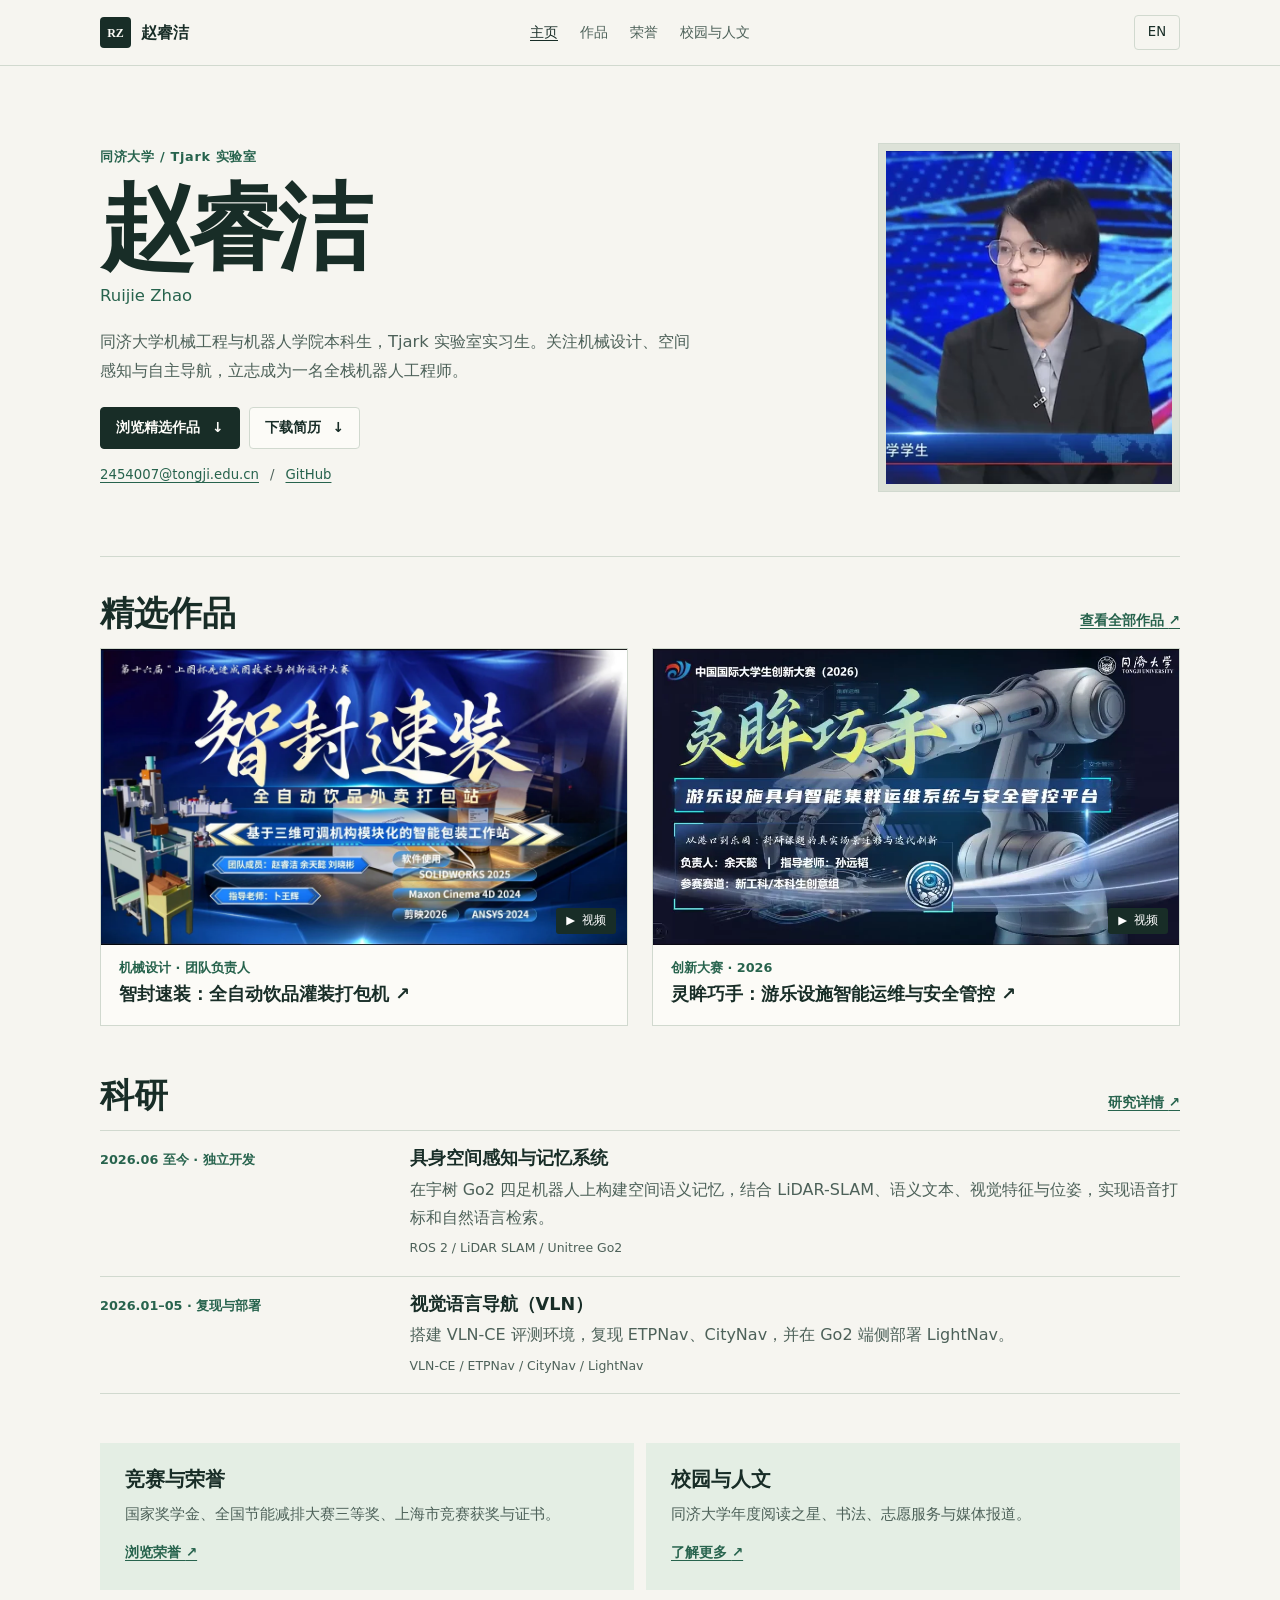
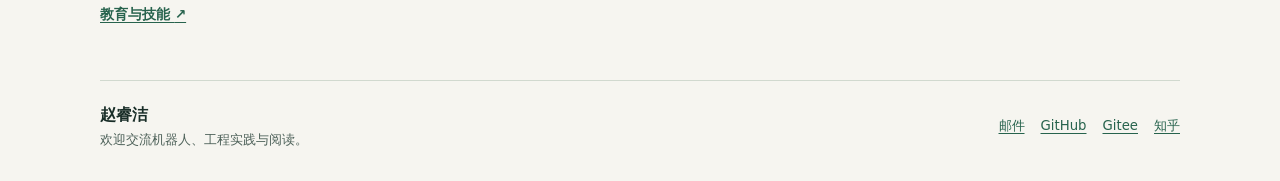
==== commit 12063379: "重构双语个人主页并加入作品视频与获奖证书" ====
--- a/index.html
+++ b/index.html
@@ -1,90 +1,85 @@
-<!DOCTYPE html>
+<!doctype html>
 <html lang="zh-CN">
 <head>
-  <meta charset="UTF-8">
+  <meta charset="utf-8">
   <meta name="viewport" content="width=device-width, initial-scale=1">
-  <meta name="description" content="赵睿洁的个人主页。同济大学机械设计制造及其自动化本科生，关注机器人、空间感知与视觉语言导航。科研项目、分级荣誉与个人经历。">
-  <meta name="theme-color" content="#153c54">
-  <title>赵睿洁 | 机器人 · 工程 · 人文</title>
-  <style>
-    :root{--ink:#172e3e;--muted:#536776;--blue:#205d79;--line:#dce4e7;--paper:#f5f7f7;--white:#fff;--gold:#805c22}
-    *{box-sizing:border-box}html{scroll-behavior:smooth;scroll-padding-top:90px}body{margin:0;color:var(--ink);background:var(--paper);font:16px/1.85 "Microsoft YaHei","PingFang SC",system-ui,sans-serif}a{color:var(--blue);text-decoration:none}a:hover{text-decoration:underline}button,a{-webkit-tap-highlight-color:transparent}a:focus-visible,button:focus-visible,summary:focus-visible{outline:3px solid #b9852a;outline-offset:5px}h1,h2,h3,p{margin:0}h1,h2,h3{line-height:1.4}button{font:inherit}::selection{background:#d9e9ef}.wrap{max-width:1120px;margin:auto;padding:0 36px}.skip{position:fixed;top:-100px;left:16px;z-index:10;background:white;padding:10px}.skip:focus{top:10px}
-    .topbar{position:sticky;top:0;z-index:5;background:rgba(255,255,255,.97);border-bottom:1px solid var(--line)}.nav{min-height:72px;display:flex;align-items:center;justify-content:space-between;gap:24px}.brand{font-weight:800;color:var(--ink);white-space:nowrap;letter-spacing:.06em}.brand span{font-size:11px;color:var(--muted);margin-left:12px;font-weight:500;letter-spacing:.12em}.navlinks{display:flex;gap:25px;font-size:14px}.navlinks a{color:var(--muted)}
-    .hero{display:grid;grid-template-columns:1fr 260px;gap:60px;align-items:center;padding:66px 0 54px}.eyebrow{font-size:12px;font-weight:700;letter-spacing:.16em;color:var(--blue);margin-bottom:16px}.hero h1{font-size:54px;letter-spacing:.06em}.roman{font-size:15px;letter-spacing:.13em;color:var(--muted);margin:5px 0 18px}.hero .lead{font-size:25px;font-weight:600;margin-bottom:15px}.intro{color:var(--muted);max-width:650px}.tags{display:flex;flex-wrap:wrap;gap:8px;margin:20px 0}.tag{font-size:12px;padding:3px 11px;border:1px solid var(--line);border-radius:4px;background:#fff}.actions{display:flex;gap:12px;flex-wrap:wrap;margin-top:25px}.button{display:inline-flex;align-items:center;justify-content:center;padding:10px 20px;font-size:14px;border:1px solid var(--line);border-radius:5px;background:#fff;color:var(--ink)}.button.primary{background:var(--ink);border-color:var(--ink);color:#fff}.button:hover{text-decoration:none;filter:brightness(.95)}.portrait{margin:0}.portrait img{display:block;width:100%;height:310px;object-fit:cover;object-position:center 28%;border-radius:8px;background:#e2e9ec}.portrait figcaption{color:var(--muted);font-size:11px;letter-spacing:.12em;text-align:right;margin-top:10px}
-    .quickfacts{display:grid;grid-template-columns:1fr 1fr;gap:28px;border-top:1px solid var(--line);border-bottom:1px solid var(--line);padding:22px 0;margin-bottom:54px}.fact+.fact{border-left:1px solid var(--line);padding-left:28px}.fact small{display:block;color:var(--muted);font-size:12px;margin-bottom:4px}.fact strong{font-size:18px;font-weight:600}.fact span{font-size:12px;color:var(--muted);margin-left:7px}
-    .section{padding:0 0 60px}.sectionhead{display:flex;justify-content:space-between;align-items:baseline;gap:20px;margin-bottom:24px}.sectionhead h2{font-size:27px}.number{font-size:12px;letter-spacing:.08em;color:var(--blue);margin-right:12px;vertical-align:middle}.sectionhead>p{font-size:12px;color:var(--muted)}.section-intro{color:var(--muted);font-size:14px;margin:-10px 0 24px}.education{display:grid;grid-template-columns:1fr 1.3fr;gap:36px;background:white;border:1px solid var(--line);padding:28px;border-radius:8px}.education h3{font-size:20px;margin-bottom:6px}.subtle{color:var(--muted);font-size:14px}.education .courses{border-left:1px solid var(--line);padding-left:30px;font-size:14px}.label{font-size:12px;color:var(--blue);font-weight:700;margin-bottom:8px}.projects{display:grid;grid-template-columns:1.15fr 1fr;gap:20px}.project{background:white;border:1px solid var(--line);border-radius:8px;padding:28px;display:flex;flex-direction:column}.project.primary-project{border-top:3px solid var(--blue)}.project h3{font-size:20px;margin:10px 0 12px}.project p,.project li{font-size:14px;color:var(--muted)}.project ul{margin:12px 0 0;padding-left:20px}.project .tags{margin-bottom:0;margin-top:auto;padding-top:20px}.project .tag{background:var(--paper)}
-    .scholarships{background:#173d53;color:white;border-radius:8px;padding:26px 28px;margin-bottom:24px}.scholarships h3{font-size:17px;margin-bottom:15px}.scholarship-items{display:flex;gap:35px;flex-wrap:wrap}.scholarship-items strong{font-size:20px;display:block}.scholarship-items small{color:#d4e3eb;font-size:12px}.scholarships .other{font-size:13px;border-top:1px solid #4c6b7d;margin-top:19px;padding-top:15px;color:#e0ebf0}.filters{display:flex;gap:8px;flex-wrap:wrap;margin:24px 0 12px}.filters button{border:1px solid var(--line);border-radius:5px;padding:6px 17px;background:#fff;color:var(--muted);cursor:pointer;font-size:13px}.filters button[aria-pressed="true"]{background:var(--ink);border-color:var(--ink);color:#fff}.filter-status{font-size:12px;color:var(--muted);margin-bottom:18px}.award-group{background:white;border:1px solid var(--line);border-radius:8px;overflow:hidden;margin-bottom:18px}.grouphead{padding:17px 24px;display:flex;align-items:center;justify-content:space-between;gap:16px;border-bottom:1px solid var(--line);background:#eef4f7}.grouphead h3{font-size:18px}.grouphead p{font-size:12px;color:var(--muted)}.award-group[data-level="national"] .grouphead{background:#f6f0e4}.award-group[data-level="national"] .grouphead h3{color:var(--gold)}.award-group[data-level="international"] .grouphead{background:#f1eef7}.award-list{list-style:none;padding:0 24px;margin:0}.award{display:grid;grid-template-columns:1fr auto;gap:15px;align-items:center;padding:17px 0;border-bottom:1px solid #e9edef}.award:last-child{border:0}.award-name{font-size:14px;font-weight:600}.award-note{font-size:12px;color:var(--muted);margin-top:3px}.prize{font-size:12px;font-weight:600;color:var(--blue);background:#edf4f7;padding:3px 11px;border-radius:4px;white-space:nowrap}.award-group[data-level="national"] .prize{color:var(--gold);background:#f7f0e1}.honor-extra{background:white;border:1px solid var(--line);border-radius:8px;padding:22px 26px;margin-top:20px}.honor-extra h3{font-size:16px;margin-bottom:10px}.plain-list{padding-left:19px;margin:0;font-size:14px;color:var(--muted)}.plain-list li+li{margin-top:9px}details{border-top:1px solid var(--line);margin-top:18px;padding-top:15px}summary{cursor:pointer;font-size:14px;font-weight:600}details .plain-list{margin-top:14px}
-    .humanities{display:grid;grid-template-columns:1fr 1fr;gap:28px}.humanities h3{font-size:18px;margin-bottom:12px}.humanities p{font-size:14px;color:var(--muted)}.media-links{display:grid;gap:0;margin-top:20px}.media-links a{font-size:13px;padding:12px 0;border-bottom:1px solid var(--line);display:flex;justify-content:space-between;gap:12px}.media-links a span{color:var(--muted)}.timeline{list-style:none;padding:0;margin:0}.timeline li{padding:0 0 19px 18px;border-left:1px solid #cbd8df;position:relative;font-size:14px}.timeline li:before{content:"";position:absolute;top:9px;left:-4px;width:7px;height:7px;border-radius:50%;background:var(--blue)}.timeline small{display:block;color:var(--muted);font-size:11px}.timeline p{font-size:13px;margin-top:3px}.skills{display:grid;grid-template-columns:repeat(3,1fr);gap:22px}.skill{border-top:2px solid #bacbd4;padding-top:17px}.skill h3{font-size:15px;margin-bottom:8px}.skill p{font-size:13px;color:var(--muted)}.contact{padding:34px;border-radius:8px;background:#e8eff2;display:flex;justify-content:space-between;align-items:center;gap:30px}.contact h2{font-size:24px}.contact p{font-size:14px;color:var(--muted);margin:8px 0 12px}.socials{display:flex;gap:20px;font-size:13px}.contact .actions{margin:0}footer{border-top:1px solid var(--line);margin-top:50px;padding:23px 0;color:var(--muted);font-size:11px;display:flex;justify-content:space-between;gap:20px}[hidden]{display:none!important}
-    @media(max-width:800px){.wrap{padding:0 24px}.brand span{display:none}.navlinks{gap:17px}.hero{grid-template-columns:1fr 210px;gap:28px;padding-top:42px}.hero h1{font-size:43px}.hero .lead{font-size:21px}.portrait img{height:280px}.quickfacts{gap:16px}.fact+.fact{padding-left:16px}.fact strong{font-size:16px}.fact span{display:block;margin:0}.projects,.education{grid-template-columns:1fr}.education .courses{border-left:0;border-top:1px solid var(--line);padding:18px 0 0}.education{gap:18px}.sectionhead{display:block}.sectionhead>p{margin-top:9px}.humanities{gap:24px}.grouphead{align-items:start}.grouphead p{text-align:right}.contact{padding:26px}}
-    @media(max-width:560px){body{font-size:15px}.wrap{padding:0 20px}.nav{min-height:62px;gap:12px}.brand{font-size:16px}.navlinks{gap:14px;font-size:12px}.navlinks .desktop-link{display:none}.hero{grid-template-columns:1fr 100px;gap:18px;padding:34px 0}.hero-copy{display:contents}.eyebrow{grid-column:1/-1;margin:0;font-size:10px}.identity{grid-column:1}.hero h1{font-size:37px}.roman{font-size:11px;margin:4px 0 0}.hero .lead,.hero .intro,.hero .tags,.hero .actions{grid-column:1/-1;margin:0}.portrait{grid-column:2;grid-row:2}.portrait img{height:120px;border-radius:5px}.portrait figcaption{display:none}.hero .lead{font-size:21px;margin-top:4px}.intro{font-size:14px}.intro.en{font-size:13px;margin-top:8px}.hero .actions{margin-top:5px}.quickfacts{grid-template-columns:1fr;gap:16px;padding:20px 0;margin-bottom:36px}.fact+.fact{border-left:0;border-top:1px solid var(--line);padding:16px 0 0}.fact strong{font-size:17px}.fact small{font-size:11px}.fact span{display:inline;font-size:11px}.section{padding-bottom:40px}.sectionhead h2{font-size:23px}.education,.project{padding:22px}.scholarships{padding:22px}.scholarship-items{gap:18px}.scholarship-items strong{font-size:18px}.grouphead{padding:16px 18px;display:block}.grouphead p{text-align:left;margin-top:3px}.award-list{padding:0 18px}.award{gap:10px;align-items:start}.award-name{font-size:13px}.award-note{font-size:11px}.prize{font-size:11px;padding:2px 7px;margin-top:1px}.filters{gap:6px}.filters button{padding:5px 12px}.humanities,.skills{grid-template-columns:1fr}.humanities{gap:30px}.contact{display:block}.contact .actions{margin-top:22px}.socials{flex-wrap:wrap}.honor-extra{padding:20px}.section-intro{font-size:13px}footer{display:block}footer span{display:block;margin-top:5px}}
-    @media(prefers-reduced-motion:reduce){html{scroll-behavior:auto}}@media print{.topbar,.filters,.actions,.skip{display:none}body{background:white;font-size:11pt}.wrap{max-width:none;padding:0}.hero{padding-top:0}.section{padding-bottom:22px}.award-group[hidden]{display:block!important}.award,.project{break-inside:avoid}.sectionhead{break-after:avoid}.contact{background:white}.filter-status{display:none}}
-  </style>
+  <meta name="description" content="同济大学机械工程与机器人学院本科生，Tjark 实验室实习生。关注机械设计、空间感知与自主导航，立志成为一名全栈机器人工程师。">
+  <meta name="theme-color" content="#f6f5f0">
+  <title>赵睿洁 | 个人主页</title>
+  <link rel="alternate" hreflang="en" href="en/index.html">
+  <link rel="stylesheet" href="assets/site.css">
+  <script src="assets/site.js" defer></script>
 </head>
 <body>
-  <a class="skip" href="#main">跳转到主要内容</a>
-  <header class="topbar"><nav class="nav wrap" aria-label="主导航"><a href="#main" class="brand">赵睿洁<span>RUIJIE ZHAO</span></a><div class="navlinks"><a href="#education" class="desktop-link">关于</a><a href="#research">科研</a><a href="#honors">荣誉</a><a href="#life" class="desktop-link">校园与人文</a><a href="#contact">联系</a></div></nav></header>
+  <a class="skip" href="#main">跳转到正文</a>
+  <header class="top">
+    <div class="wrap nav">
+      <a class="brand" href="index.html"><span aria-hidden="true" class="monogram">RZ</span>赵睿洁</a>
+      <nav aria-label="主导航"><a href="index.html" aria-current="page">主页</a><a href="work.html">作品</a><a href="honors.html">荣誉</a><a href="life.html">校园与人文</a></nav>
+      <a class="lang" data-language href="en/index.html" hreflang="en" lang="en" aria-label="Switch to English">EN</a>
+    </div>
+  </header>
   <main class="wrap" id="main">
-    <section class="hero" aria-labelledby="hero-title">
-      <div class="hero-copy"><p class="eyebrow">TONGJI UNIVERSITY · CLASS OF 2024</p><div class="identity"><h1 id="hero-title">赵睿洁</h1><p class="roman">RUIJIE ZHAO</p></div><p class="lead">探索机器人与真实世界的连接。</p><p class="intro">同济大学机械工程与机器人学院本科生，Tjark 实验室实习生。关注机械设计、空间感知与自主导航，立志成为一名全栈机器人工程师。</p><p class="intro en">An undergraduate student at Tongji University’s School of Mechanical Engineering and Robotics and an intern at the Tjark Lab. I focus on mechanical design, spatial perception, and autonomous navigation, with the ambition to become a full-stack robotics engineer.</p><div class="tags"><span class="tag">具身智能</span><span class="tag">SLAM / 视觉语言导航</span><span class="tag">机械设计</span><span class="tag">阅读与书法</span></div><div class="actions"><a class="button primary" href="#research">了解科研项目 ↗</a><a class="button" href="简历最终版.pdf" download>下载个人简历 ↓</a></div></div>
-      <figure class="portrait"><img src="introduction.jpg" alt="赵睿洁个人照片" width="260" height="310" fetchpriority="high"><figcaption>ENGINEERING · ROBOTICS · HUMANITIES</figcaption></figure>
+    <section class="hero" id="education" aria-labelledby="name">
+      <div class="hero-text">
+        <p class="meta affiliation">同济大学 / Tjark 实验室</p>
+        <h1 id="name">赵睿洁</h1>
+        <p class="name-alt" lang="en">Ruijie Zhao</p>
+        <p class="intro">同济大学机械工程与机器人学院本科生，Tjark 实验室实习生。关注机械设计、空间感知与自主导航，立志成为一名全栈机器人工程师。</p>
+        <div class="actions"><a class="button primary" href="#selected">浏览精选作品 <span aria-hidden="true">↓</span></a><a class="button" href="简历最终版.pdf" download>下载简历 <span aria-hidden="true">↓</span></a></div>
+        <p class="contact-line"><a href="mailto:2454007@tongji.edu.cn">2454007@tongji.edu.cn</a> <span aria-hidden="true">/</span> <a href="https://github.com/sutinah12-hash">GitHub</a></p>
+      </div>
+      <figure class="portrait"><img src="assets/media/portrait.webp" alt="赵睿洁肖像" fetchpriority="high" decoding="async"></figure>
     </section>
-    <div class="quickfacts" aria-label="个人概览"><div class="fact"><small>就读专业</small><strong>机械设计制造及其自动化</strong></div><div class="fact"><small>研究方向</small><strong>空间语义记忆</strong><span>四足机器人 · VLN</span></div></div>
+    <section class="content-section" id="selected">
+      <div class="section-head"><h2>精选作品</h2><a class="text-link" href="work.html">查看全部作品 <span aria-hidden="true">↗</span></a></div>
+      <div class="work-grid">
+      <article class="work-card">
+        <a class="work-image" href="work.html#packaging" tabindex="-1" aria-hidden="true">
+          <img src="assets/media/packaging.webp" alt="" loading="lazy" decoding="async">
+          <span class="video-badge"><span aria-hidden="true">▶</span> 视频</span>
+        </a>
+        <div class="work-body"><p class="meta">机械设计 · 团队负责人</p>
+        <h3><a href="work.html#packaging">智封速装：全自动饮品灌装打包机 <span aria-hidden="true">↗</span></a></h3></div>
+      </article>
+      <article class="work-card">
+        <a class="work-image" href="work.html#innovation" tabindex="-1" aria-hidden="true">
+          <img src="assets/media/innovation.webp" alt="" loading="lazy" decoding="async">
+          <span class="video-badge"><span aria-hidden="true">▶</span> 视频</span>
+        </a>
+        <div class="work-body"><p class="meta">创新大赛 · 2026</p>
+        <h3><a href="work.html#innovation">灵眸巧手：游乐设施智能运维与安全管控 <span aria-hidden="true">↗</span></a></h3></div>
+      </article></div>
+    </section>
+    <section class="content-section" id="research">
+      <div class="section-head"><h2>科研</h2><a class="text-link" href="work.html#research">研究详情 <span aria-hidden="true">↗</span></a></div>
+      <div class="research-list">
+      <article class="research-item">
+        <p class="meta">2026.06 至今 · 独立开发</p>
+        <div><h3>具身空间感知与记忆系统</h3><p>在宇树 Go2 四足机器人上构建空间语义记忆，结合 LiDAR-SLAM、语义文本、视觉特征与位姿，实现语音打标和自然语言检索。</p>
 
-    <section class="section" id="education" aria-labelledby="education-title"><div class="sectionhead"><h2 id="education-title"><span class="number">01</span>教育背景</h2><p>以机械工程为基础，走向交叉创新</p></div><div class="education"><div><p class="label">2024.09 — 2028.06（预计）</p><h3>同济大学 · 本科</h3><p class="subtle">机械设计制造及其自动化</p><p class="subtle">本科生导师：卜王辉、陈启军</p></div><div class="courses"><p class="label">主要课程</p><p>机械原理、机械设计、控制工程、电机拖动、机械振动、理论力学、材料力学、电工学、互换性测量。</p></div></div></section>
+        <p class="tech">ROS 2 / LiDAR SLAM / Unitree Go2</p></div>
+      </article>
+      <article class="research-item">
+        <p class="meta">2026.01–05 · 复现与部署</p>
+        <div><h3>视觉语言导航（VLN）</h3><p>搭建 VLN-CE 评测环境，复现 ETPNav、CityNav，并在 Go2 端侧部署 LightNav。</p>
 
-    <section class="section" id="research" aria-labelledby="research-title"><div class="sectionhead"><h2 id="research-title"><span class="number">02</span>科研与项目</h2><p>从算法复现，到真实机器人的系统实现</p></div><div class="projects"><article class="project primary-project"><p class="label">2026.06 — 至今 · 独立开发 / 全权负责</p><h3>具身空间感知与记忆系统</h3><p>在宇树 GO2 四足机器人上开发空间语义记忆系统，让机器人能够记录地点，并根据自然语言找回相关记忆。</p><ul><li>基于 LiDAR-SLAM 完成建图与实时定位，将语义文本、视觉特征与空间位姿绑定为 SemanticTag 三元组。</li><li>实现语音打标写入、自然语言语义检索，以及向导记忆、用户偏好记忆等交互功能。</li><li>排查 ROS 2 / DDS 内存问题，开展 FastRTPS 与 CycloneDDS 对照实验。</li></ul><div class="tags"><span class="tag">ROS 2</span><span class="tag">LiDAR-SLAM</span><span class="tag">SAM / CLIP</span><span class="tag">GO2</span></div></article><article class="project"><p class="label">2026.01 — 2026.05 · 探索学习</p><h3>视觉语言导航（VLN）</h3><p>围绕语言指令驱动的自主导航，搭建评测环境、复现研究工作，并探索四足机器人的端侧部署。</p><ul><li>搭建 VLN-CE 评测环境。</li><li>复现 ETPNav（TPAMI 2024）、CityNav 等工作。</li><li>在 GO2 端侧部署 LightNav，积累仿真与真机实践经验。</li></ul><div class="tags"><span class="tag">VLN-CE</span><span class="tag">ETPNav</span><span class="tag">CityNav</span><span class="tag">LightNav</span></div></article></div></section>
-
-    <section class="section" id="honors" aria-labelledby="honors-title"><div class="sectionhead"><h2 id="honors-title"><span class="number">03</span>竞赛与荣誉</h2><p>截至 2026 年 10 月 · 部分成果</p></div><p class="section-intro">竞赛按实际获奖层级分组；全国性赛事的上海赛区奖项列入省市级。奖学金、个人荣誉与竞赛分别展示。</p>
-      <div class="scholarships"><h3>奖学金</h3><div class="scholarship-items"><div><strong>国家奖学金</strong><small>2025—2026 学年 · 国家级</small></div><div><strong>国家励志奖学金</strong><small>2024—2025 学年 · 国家级</small></div></div><p class="other">校级 · 2024—2025 学年校一等奖学金、社会活动奖学金</p></div>
-      <div class="filters" role="group" aria-label="按竞赛获奖层级筛选" hidden><button type="button" data-filter="all" aria-pressed="true">全部竞赛</button><button type="button" data-filter="national" aria-pressed="false">国家级</button><button type="button" data-filter="provincial" aria-pressed="false">省市级</button><button type="button" data-filter="school" aria-pressed="false">校级</button><button type="button" data-filter="international" aria-pressed="false">国际赛事</button></div><p class="filter-status" aria-live="polite" hidden>当前显示全部竞赛层级</p>
-      <div class="award-group" data-level="national"><div class="grouphead"><h3>国家级竞赛</h3><p>全国决赛获奖</p></div><ul class="award-list"><li class="award"><div><p class="award-name">2026 年节能减排大赛</p><p class="award-note">全国奖项</p></div><span class="prize">全国三等奖</span></li></ul></div>
-      <div class="award-group" data-level="provincial"><div class="grouphead"><h3>省市级竞赛</h3><p>上海市 / 上海赛区获奖</p></div><ul class="award-list">
-        <li class="award"><div><p class="award-name">国际大学生创新创业大赛 · 红旅组</p><p class="award-note">上海市 · 团队成员</p></div><span class="prize">金奖</span></li>
-        <li class="award"><div><p class="award-name">第十六届“上图杯”先进成图技术与创新设计大赛</p><p class="award-note">上海市 · 负责人 · 全自动奶茶包装机设计</p></div><span class="prize">一等奖</span></li>
-        <li class="award"><div><p class="award-name">全国大学生统计建模竞赛</p><p class="award-note">上海市 · 负责人</p></div><span class="prize">一等奖</span></li>
-        <li class="award"><div><p class="award-name">节能减排大赛</p><p class="award-note">上海市 · 获奖 2 次</p></div><span class="prize">二等奖 × 2</span></li>
-        <li class="award"><div><p class="award-name">土木工程材料竞赛</p><p class="award-note">上海市</p></div><span class="prize">二等奖</span></li>
-        <li class="award"><div><p class="award-name">全国大学生英语翻译大赛</p><p class="award-note">上海市</p></div><span class="prize">二等奖</span></li>
-        <li class="award"><div><p class="award-name">大学生数学竞赛</p><p class="award-note">上海赛区</p></div><span class="prize">三等奖</span></li>
-        <li class="award"><div><p class="award-name">iCAN 创新大赛</p><p class="award-note">上海赛区 · 负责人</p></div><span class="prize">三等奖</span></li>
-        <li class="award"><div><p class="award-name">“笔墨中国”硬笔书法比赛</p><p class="award-note">上海市</p></div><span class="prize">优秀奖</span></li>
-      </ul></div>
-      <div class="award-group" data-level="school"><div class="grouphead"><h3>校级竞赛</h3><p>同济大学校赛 / 校内竞赛获奖</p></div><ul class="award-list">
-        <li class="award"><div><p class="award-name">国际大学生创新创业大赛 · 校赛</p><p class="award-note">本科生创意组银奖项目负责人 · 智慧物流项目</p></div><span class="prize">金奖 / 银奖</span></li>
-        <li class="award"><div><p class="award-name">人居智能环境大赛 · 校赛</p><p class="award-note">负责人</p></div><span class="prize">一等奖</span></li>
-        <li class="award"><div><p class="award-name">2025 年同济大学应用力学创新赛</p></div><span class="prize">一等奖</span></li>
-        <li class="award"><div><p class="award-name">全国大学生统计建模竞赛 · 校赛</p><p class="award-note">获奖 2 次</p></div><span class="prize">一等奖 × 2</span></li>
-        <li class="award"><div><p class="award-name">2025 年全国大学生英语词汇大赛 · 校赛</p></div><span class="prize">一等奖</span></li>
-        <li class="award"><div><p class="award-name">2025 年网上阅读征文活动</p></div><span class="prize">二等奖</span></li>
-        <li class="award"><div><p class="award-name">同济智库活动</p></div><span class="prize">二等奖</span></li>
-        <li class="award"><div><p class="award-name">土木工程新生结构赛</p></div><span class="prize">三等奖</span></li>
-        <li class="award"><div><p class="award-name">2025年第六届同济大学物理实验创新设计竞赛</p></div><span class="prize">优秀奖</span></li>
-        <li class="award"><div><p class="award-name">校内硬笔书法比赛</p><p class="award-note">多次获奖</p></div><span class="prize">一等奖</span></li>
-      </ul></div>
-      <div class="award-group" data-level="international"><div class="grouphead"><h3>国际赛事</h3><p>单独列示</p></div><ul class="award-list"><li class="award"><div><p class="award-name">2024 年数维杯数学建模国际赛</p></div><span class="prize">H 奖</span></li></ul></div>
-      <div class="honor-extra"><h3>个人荣誉与其他经历</h3><ul class="plain-list"><li>校级优秀学生、优秀共青团员；同济大学年度阅读之星（2 次）、弘文之星；化学“MnZn”达人。</li><li>SITP 智能配送机器人项目负责人；2026 年寒假社会实践优秀项目负责人。</li><li>GESS 会议优秀志愿者、吴忠市爱心大使；参与 2025 年寒假实践与美好假期活动。</li><li>书法作品入展三明市书协书法展，并被《中国书法报》刊发。</li></ul><details><summary>更早的积累 · 初高中阶段</summary><ul class="plain-list"><li>信息学奥赛省三等奖；高中生物竞赛省二等奖。</li><li>“笔墨中国”书法比赛高中组，连续两届获省一等奖、全国二等奖。</li><li>建党一百周年主题文章入选福建省优秀交流展示作品并收录成书。</li></ul></details></div>
+        <p class="tech">VLN-CE / ETPNav / CityNav / LightNav</p></div>
+      </article></div>
     </section>
-
-    <section class="section" id="life" aria-labelledby="life-title"><div class="sectionhead"><h2 id="life-title"><span class="number">04</span>校园与人文</h2><p>在工程之外，保持阅读、表达与关怀</p></div><div class="humanities"><div><h3>阅读、书法与公共表达</h3><p>热爱阅读与书法，积极传播中国传统文化。曾受邀参与上海教育电视台采访，相关事迹获人民日报、中国青年报及同济大学官媒报道；知乎累计阅读量超过 100 万。</p><p style="margin-top:12px">大学生阅读分享大赛论文被知网收录，作品入选中华书局出版书籍。长期给山区孩子写信，捐赠书籍与学习用品。</p><div class="media-links"><a href="https://mp.weixin.qq.com/s/6xz0Z2mVwIKDAIjblvkcrw" target="_blank" rel="noopener noreferrer">上海教育电视台 · 报道详情<span>↗</span></a><a href="https://ggw.tongji.edu.cn/index.php?classid=1110&amp;newsid=21345&amp;t=show" target="_blank" rel="noopener noreferrer">网络征文比赛 · 获奖报道<span>↗</span></a><a href="https://mp.weixin.qq.com/s/QQr8W3RbZPbw9rHsT3Hj2Q" target="_blank" rel="noopener noreferrer">同济大学 · 校园报道<span>↗</span></a><a href="https://mp.weixin.qq.com/s/YfJO0ObQDlrRwATItnB0BA" target="_blank" rel="noopener noreferrer">学校专访 · 个人故事<span>↗</span></a></div></div><div><h3>校园参与</h3><ul class="timeline"><li><small>2025.09 — 至今</small><strong>同济大学济行社 · 宣传部干事</strong><p>公众号推文与文案撰写。</p></li><li><small>2024.09 — 至今</small><strong>同济大学创新创业部 · 综合管理部干事</strong><p>部员培训、交流会议与跨部门协调。</p></li><li><small>2024.09 — 至今</small><strong>同济大学点墨轩 · 宣传部干事</strong><p>活动组织、文案撰写与书法传播。</p></li><li><small>2024.09 — 2025.09</small><strong>同济大学女子学院 · 文案部干事</strong><p>活动组织与记录，多篇稿件刊登于校级公众号，单篇阅读量破万。</p></li></ul><details><summary>更早的组织与志愿经历</summary><p style="margin-top:12px">2011.09—2024.09 担任班长，另有两年初中部及班级团支书经历。组织班级活动和刊物，课后志愿帮助有需要的同学提升学业。</p></details></div></div></section>
-
-    <section class="section" id="skills" aria-labelledby="skills-title"><div class="sectionhead"><h2 id="skills-title"><span class="number">05</span>技能与工具</h2></div><div class="skills"><div class="skill"><h3>机器人与程序开发</h3><p>Python / C++、ROS 2、SLAM、视觉语言导航、Arduino IDE</p></div><div class="skill"><h3>设计、建模与仿真</h3><p>SolidWorks、CAD、MATLAB、Fluent、C4D、数学建模</p></div><div class="skill"><h3>组织与表达</h3><p>项目管理、文案撰写、活动组织、书法创作、传统文化传播</p></div></div></section>
-    <section class="contact" id="contact" aria-labelledby="contact-title"><div><h2 id="contact-title">保持联系</h2><p>欢迎交流机器人、工程实践与阅读。</p><a href="mailto:2454007@tongji.edu.cn">2454007@tongji.edu.cn ↗</a><div class="socials"><a href="https://github.com/sutinah12-hash" target="_blank" rel="noopener noreferrer">GitHub ↗</a><a href="https://gitee.com/zhao-ruijie80996/zhao-ruijies-personal-webpage" target="_blank" rel="noopener noreferrer">Gitee ↗</a><a href="https://www.zhihu.com/people/wei-meng-pin-bo-25" target="_blank" rel="noopener noreferrer">知乎 · 赵云步芝道 ↗</a></div></div><div class="actions"><a href="简历最终版.pdf" download class="button primary">下载个人简历 ↓</a></div></section>
-    <footer><span>© 2026 赵睿洁 · 同济大学机械工程与机器人学院</span><span>工程的严谨，人文的温度。</span></footer>
-  </main>
-  <script>
-    const filters=document.querySelector('.filters');
-    const status=document.querySelector('.filter-status');
-    const groups=Array.from(document.querySelectorAll('.award-group'));
-    filters.hidden=false; status.hidden=false;
-    filters.addEventListener('click',event=>{
-      const button=event.target.closest('button[data-filter]');
-      if(!button)return;
-      const level=button.dataset.filter;
-      filters.querySelectorAll('button').forEach(item=>item.setAttribute('aria-pressed',String(item===button)));
-      groups.forEach(group=>group.hidden=level!=='all'&&group.dataset.level!==level);
-      status.textContent=level==='all'?'当前显示全部竞赛层级':'当前显示：'+button.textContent+'竞赛';
-    });
-  </script>
+    <div class="quick-grid">
+      <section id="honors"><h2>竞赛与荣誉</h2><p>国家奖学金、全国节能减排大赛三等奖、上海市竞赛获奖与证书。</p><a class="text-link" href="honors.html">浏览荣誉 <span aria-hidden="true">↗</span></a></section>
+      <section id="life"><h2>校园与人文</h2><p>同济大学年度阅读之星、书法、志愿服务与媒体报道。</p><a class="text-link" href="life.html">了解更多 <span aria-hidden="true">↗</span></a></section>
+    </div>
+    <p class="home-education" id="skills"><a class="text-link" href="life.html#education">教育与技能 <span aria-hidden="true">↗</span></a></p></main>
+  <footer id="contact" class="wrap footer">
+      <div><strong>赵睿洁</strong><p>欢迎交流机器人、工程实践与阅读。</p></div>
+      <div class="footer-links">
+        <a href="mailto:2454007@tongji.edu.cn">邮件</a>
+        <a href="https://github.com/sutinah12-hash">GitHub</a>
+        <a href="https://gitee.com/zhao-ruijie80996/zhao-ruijies-personal-webpage">Gitee</a>
+        <a href="https://www.zhihu.com/people/wei-meng-pin-bo-25">知乎</a>
+      </div>
+    </footer>
 </body>
 </html>
-
--- a/assets/site.css
+++ b/assets/site.css
@@ -0,0 +1,173 @@
+:root {
+  color-scheme: light;
+  --page: #f6f5f0;
+  --paper: #fcfbf7;
+  --ink: #182d27;
+  --muted: #4d6159;
+  --green: #27634d;
+  --rule: #d1d9cf;
+  --accent: #e4eee4;
+  --gold: #77551e;
+  --sans: "Microsoft YaHei", "PingFang SC", system-ui, sans-serif;
+  --serif: "Noto Serif CJK SC", "Songti SC", SimSun, Georgia, serif;
+  --display: Georgia, "Times New Roman", serif;
+}
+* { box-sizing: border-box; }
+html { scroll-padding-top: 90px; }
+body { margin: 0; color: var(--ink); background: var(--page); font: 16px/1.72 var(--sans); }
+a { color: var(--green); text-decoration-thickness: .08em; text-underline-offset: .23em; }
+a:focus-visible, button:focus-visible, summary:focus-visible, video:focus-visible {
+  outline: 2px solid var(--green); outline-offset: 4px;
+}
+button { font: inherit; }
+h1, h2, h3, p, figure { margin: 0; }
+h1, h2, h3 { line-height: 1.23; }
+h2 { font-size: clamp(1.55rem, 3vw, 2.1rem); }
+h3 { font-size: 1.1rem; }
+[hidden] { display: none !important; }
+.wrap { width: min(1080px, calc(100% - 2 * clamp(18px, 4.5vw, 54px))); margin-inline: auto; }
+.skip { position: fixed; z-index: 5; left: 16px; top: -60px; padding: 8px 14px; background: var(--paper); }
+.skip:focus { top: 10px; }
+
+.top { position: sticky; top: 0; z-index: 3; background: var(--page); border-bottom: 1px solid var(--rule); }
+.nav { min-height: 65px; display: grid; grid-template-columns: 1fr auto 1fr; align-items: center; gap: 22px; }
+.brand { justify-self: start; display: inline-flex; gap: 10px; align-items: center; color: var(--ink); font-weight: 700; text-decoration: none; }
+.monogram { color: var(--paper); background: var(--ink); display: grid; place-items: center; width: 31px; height: 31px; border-radius: 4px; font: 700 .75rem/1 var(--display); }
+.nav nav { display: flex; flex-wrap: wrap; justify-content: center; gap: 6px 22px; }
+.nav nav a { color: var(--muted); text-decoration: none; font-size: .875rem; padding-block: 8px; }
+.nav nav a:hover, .nav nav a[aria-current] { color: var(--ink); text-decoration: underline; }
+.lang { justify-self: end; border: 1px solid var(--rule); border-radius: 4px; min-width: 46px; text-align: center; padding: 5px 10px; color: var(--ink); font-size: .83rem; text-decoration: none; }
+.lang:hover { background: var(--accent); }
+
+.hero { display: grid; grid-template-columns: minmax(0, 1fr) minmax(190px, 28%); align-items: center; gap: clamp(32px, 7vw, 85px); padding-block: clamp(38px, 6vw, 77px) clamp(34px, 5vw, 64px); border-bottom: 1px solid var(--rule); }
+.hero h1 { font-family: var(--serif); font-size: clamp(3rem, 7.5vw, 5.85rem); letter-spacing: -.055em; line-height: 1.02; margin-top: 14px; }
+:lang(en) .hero h1 { font-family: var(--display); }
+.name-alt { color: var(--green); font-size: 1.03rem; margin-top: 6px; }
+.meta { font-size: .8rem; font-weight: 650; color: var(--green); line-height: 1.45; }
+.affiliation { letter-spacing: .055em; }
+.intro { max-width: 57ch; margin-top: 18px; color: var(--muted); font-size: 1.025rem; }
+.actions { display: flex; gap: 9px; flex-wrap: wrap; margin-top: 22px; }
+.button { display: inline-flex; gap: 12px; align-items: center; border: 1px solid var(--rule); border-radius: 4px; padding: 8px 15px; background: var(--paper); color: var(--ink); font-size: .86rem; font-weight: 650; text-decoration: none; }
+.button:hover { background: var(--accent); }
+.button.primary { background: var(--ink); color: var(--paper); border-color: var(--ink); }
+.button.primary:hover { background: var(--green); }
+.contact-line { display: flex; flex-wrap: wrap; gap: 7px 11px; margin-top: 15px; font-size: .83rem; overflow-wrap: anywhere; }
+.contact-line span { color: var(--muted); }
+.portrait { align-self: center; background: #dde2d8; padding: 7px; border: 1px solid var(--rule); }
+.portrait img { display: block; width: 100%; aspect-ratio: 4/4.65; object-fit: cover; object-position: center 29%; }
+
+.content-section { margin-block: 36px 49px; }
+.section-head { display: flex; align-items: baseline; justify-content: space-between; gap: 10px 24px; padding-bottom: 14px; }
+.text-link { font-size: .85rem; font-weight: 650; }
+.text-link:hover, .footer-links a:hover { color: var(--ink); }
+.work-grid { display: grid; grid-template-columns: repeat(2, minmax(0, 1fr)); gap: clamp(12px, 2.5vw, 24px); }
+.work-card { min-width: 0; border: 1px solid var(--rule); background: var(--paper); }
+.work-image { position: relative; display: block; background: var(--ink); overflow: hidden; }
+.work-image img { display: block; width: 100%; aspect-ratio: 16/9; object-fit: cover; transition: transform .24s ease; }
+.work-card:hover img { transform: scale(1.025); }
+.video-badge { display: inline-flex; gap: 7px; position: absolute; right: 11px; bottom: 11px; padding: 3px 10px; background: var(--ink); color: white; border-radius: 3px; font-size: .72rem; }
+.work-body { padding: 14px 18px 19px; }
+.work-body h3 { margin-top: 7px; }
+.work-body h3 a { color: var(--ink); text-decoration: none; }
+.work-body h3 a:hover { text-decoration: underline; }
+
+.research-list { border-top: 1px solid var(--rule); }
+.research-item { display: grid; grid-template-columns: minmax(0, 27%) minmax(0, 1fr); gap: 18px; border-bottom: 1px solid var(--rule); padding-block: 17px; }
+.research-item .meta { padding-top: 3px; }
+.research-item h3 + p, .research-item p + p, .project-detail h3 + p { margin-top: 6px; }
+.research-item div p, .quick-grid p, .project-detail div > p:not(.meta), .page-intro p, .culture p, .timeline div p, .other-awards p { color: var(--muted); }
+.tech { font-size: .78rem; }
+.quick-grid { display: grid; grid-template-columns: 1fr 1fr; gap: 12px; }
+.quick-grid > * { min-width: 0; background: var(--accent); padding: clamp(16px, 3vw, 25px); }
+.quick-grid h2 { font-size: 1.24rem; }
+.quick-grid p { margin: 8px 0 12px; font-size: .925rem; }
+.footer { border-top: 1px solid var(--rule); margin-top: 52px; padding: 20px 0 30px; display: flex; flex-wrap: wrap; justify-content: space-between; align-items: center; gap: 14px 20px; }
+.footer p, .footer-links { font-size: .83rem; }
+.footer p { color: var(--muted); }
+.footer-links { display: flex; flex-wrap: wrap; gap: 8px 16px; }
+
+.page-intro { padding: 38px 0 24px; border-bottom: 1px solid var(--rule); }
+.page-intro h1 { font-size: clamp(2rem, 5.5vw, 3.8rem); font-family: var(--serif); }
+:lang(en) .page-intro h1 { font-family: var(--display); }
+.page-intro p { margin-top: 10px; }
+.project-list { display: grid; gap: 24px; }
+.project-detail { display: grid; grid-template-columns: minmax(0, 1.15fr) minmax(0, 1fr); gap: clamp(15px, 4vw, 38px); align-items: center; padding-bottom: 26px; border-bottom: 1px solid var(--rule); }
+.project-detail h3 { font-size: clamp(1.12rem, 2.4vw, 1.5rem); margin-top: 8px; }
+.project-detail video { display: block; width: 100%; aspect-ratio: 16/9; object-fit: contain; background: #111917; }
+.project-links { display: flex; flex-wrap: wrap; gap: 8px 17px; margin-top: 12px; }
+.project-demo { max-width: 290px; margin-top: 16px; }
+.project-demo img { display: block; width: 100%; aspect-ratio: 16/9; object-fit: cover; }
+.project-demo figcaption, .additional { color: var(--muted); font-size: .83rem; margin-top: 7px; }
+.home-education { margin-top: 10px; }
+
+.scholarships { margin: 24px 0; padding: 19px 22px; background: var(--accent); display: flex; flex-wrap: wrap; gap: 12px 25px; align-items: baseline; }
+.scholarships h2 { font-size: 1.25rem; }
+.scholarships span { margin-inline-start: 8px; font-size: .8rem; color: var(--muted); }
+.scholarships p { flex-basis: 100%; font-size: .9rem; color: var(--muted); }
+.filters { margin-bottom: 18px; display: flex; flex-wrap: wrap; gap: 8px; }
+.filters button { background: var(--paper); color: var(--ink); border: 1px solid var(--rule); border-radius: 4px; padding: 5px 10px; cursor: pointer; font-size: .86rem; }
+.filters button[aria-pressed="true"] { background: var(--ink); color: var(--paper); border-color: var(--ink); }
+.award-group { margin-bottom: 16px; border: 1px solid var(--rule); background: var(--paper); }
+.award-head { background: var(--accent); padding: 12px 18px; }
+.award-head h2 { font-size: 1.16rem; }
+.award-head p, .award-text p { color: var(--muted); font-size: .85rem; margin-top: 4px; }
+.award-group[data-level="national"] .award-head { background: #eee5d0; }
+.award-list { list-style: none; margin: 0; padding: 0 18px; }
+.award { padding: 14px 0; display: grid; grid-template-columns: minmax(0, 1fr) auto; gap: 8px 14px; align-items: start; }
+.award + .award { border-top: 1px solid var(--rule); }
+.award-text h3 { font-size: 1rem; }
+.prize { background: var(--accent); color: var(--green); padding: 2px 8px; border-radius: 3px; text-align: center; font-size: .8rem; font-weight: 650; }
+.award-group[data-level="national"] .prize { color: var(--gold); background: #eee5d0; }
+.proof { grid-column: 1/-1; }
+summary { width: fit-content; cursor: pointer; font-size: .86rem; color: var(--green); }
+.certificate-grid { display: grid; grid-template-columns: repeat(auto-fit, minmax(min(100%, 205px), 1fr)); gap: 12px; margin: 10px 0 4px; }
+.certificate { display: grid; gap: 5px; justify-items: start; font-size: .78rem; padding-bottom: 7px; }
+.certificate img { width: auto; max-width: 100%; height: min(52vw, 205px); object-fit: contain; object-position: left; }
+.other-awards h2 { margin-bottom: 10px; }
+.other-awards details { margin-top: 12px; }
+.other-awards details p { margin-top: 8px; }
+
+.culture { display: grid; grid-template-columns: minmax(0, .72fr) minmax(0, 1.35fr); gap: clamp(18px, 5vw, 47px); align-items: start; margin-top: 25px; }
+.culture figure { background: var(--paper); border: 1px solid var(--rule); padding: 7px; }
+.culture img { width: 100%; display: block; }
+.culture figcaption { font-size: .78rem; color: var(--muted); padding: 5px 2px; }
+.culture p { margin-top: 10px; }
+.media-links { display: flex; flex-wrap: wrap; gap: 7px 16px; list-style: none; padding: 0; margin: 14px 0 0; }
+.timeline { margin: 0; padding: 0; list-style: none; border-top: 1px solid var(--rule); }
+.timeline li { display: grid; grid-template-columns: minmax(0, 25%) minmax(0, 1fr); gap: 14px; border-bottom: 1px solid var(--rule); padding: 14px 0; }
+.timeline li h3 { margin-bottom: 5px; }
+
+@media (max-width: 690px) {
+  html { scroll-padding-top: 110px; }
+  .nav { grid-template-columns: 1fr auto; gap: 3px 10px; padding-top: 9px; }
+  .nav nav { grid-column: 1/-1; grid-row: 2; justify-content: flex-start; gap: 6px 18px; }
+  .lang { grid-column: 2; grid-row: 1; }
+  .hero { grid-template-columns: minmax(0, 1fr) clamp(84px, 24vw, 145px); align-items: start; gap: 12px; padding-block: 31px; }
+  .hero-text { display: contents; }
+  .hero .affiliation, .hero h1, .name-alt { grid-column: 1; }
+  .hero h1 { margin-top: 0; font-size: clamp(2.6rem, 8.8vw, 4rem); }
+  .name-alt { margin-top: 0; }
+  .hero .intro, .hero .actions, .contact-line { grid-column: 1/-1; margin-top: 0; }
+  .portrait { grid-column: 2; grid-row: 1 / span 3; }
+  .section-head { flex-wrap: wrap; }
+  .work-body { padding: 10px 11px 13px; }
+  .work-body h3 { font-size: .95rem; line-height: 1.4; }
+  .work-body .meta { font-size: .71rem; }
+  .research-item, .timeline li { grid-template-columns: 1fr; gap: 5px; }
+  .project-detail, .culture { grid-template-columns: 1fr; }
+  .culture figure { max-width: 340px; }
+}
+@media (max-width: 400px) {
+  .quick-grid { grid-template-columns: 1fr; }
+  .nav nav { gap: 4px 13px; }
+  .video-badge { padding-inline: 7px; right: 5px; bottom: 5px; }
+  .award { gap: 7px; }
+}
+@media (prefers-reduced-motion: reduce) {
+  .work-image img { transition: none; }
+}
+@media print {
+  .top, .filters, .actions, .video-badge, .skip { display: none; }
+  .award-group[hidden] { display: block !important; }
+  .award, .project-detail, .research-item { break-inside: avoid; }
+}
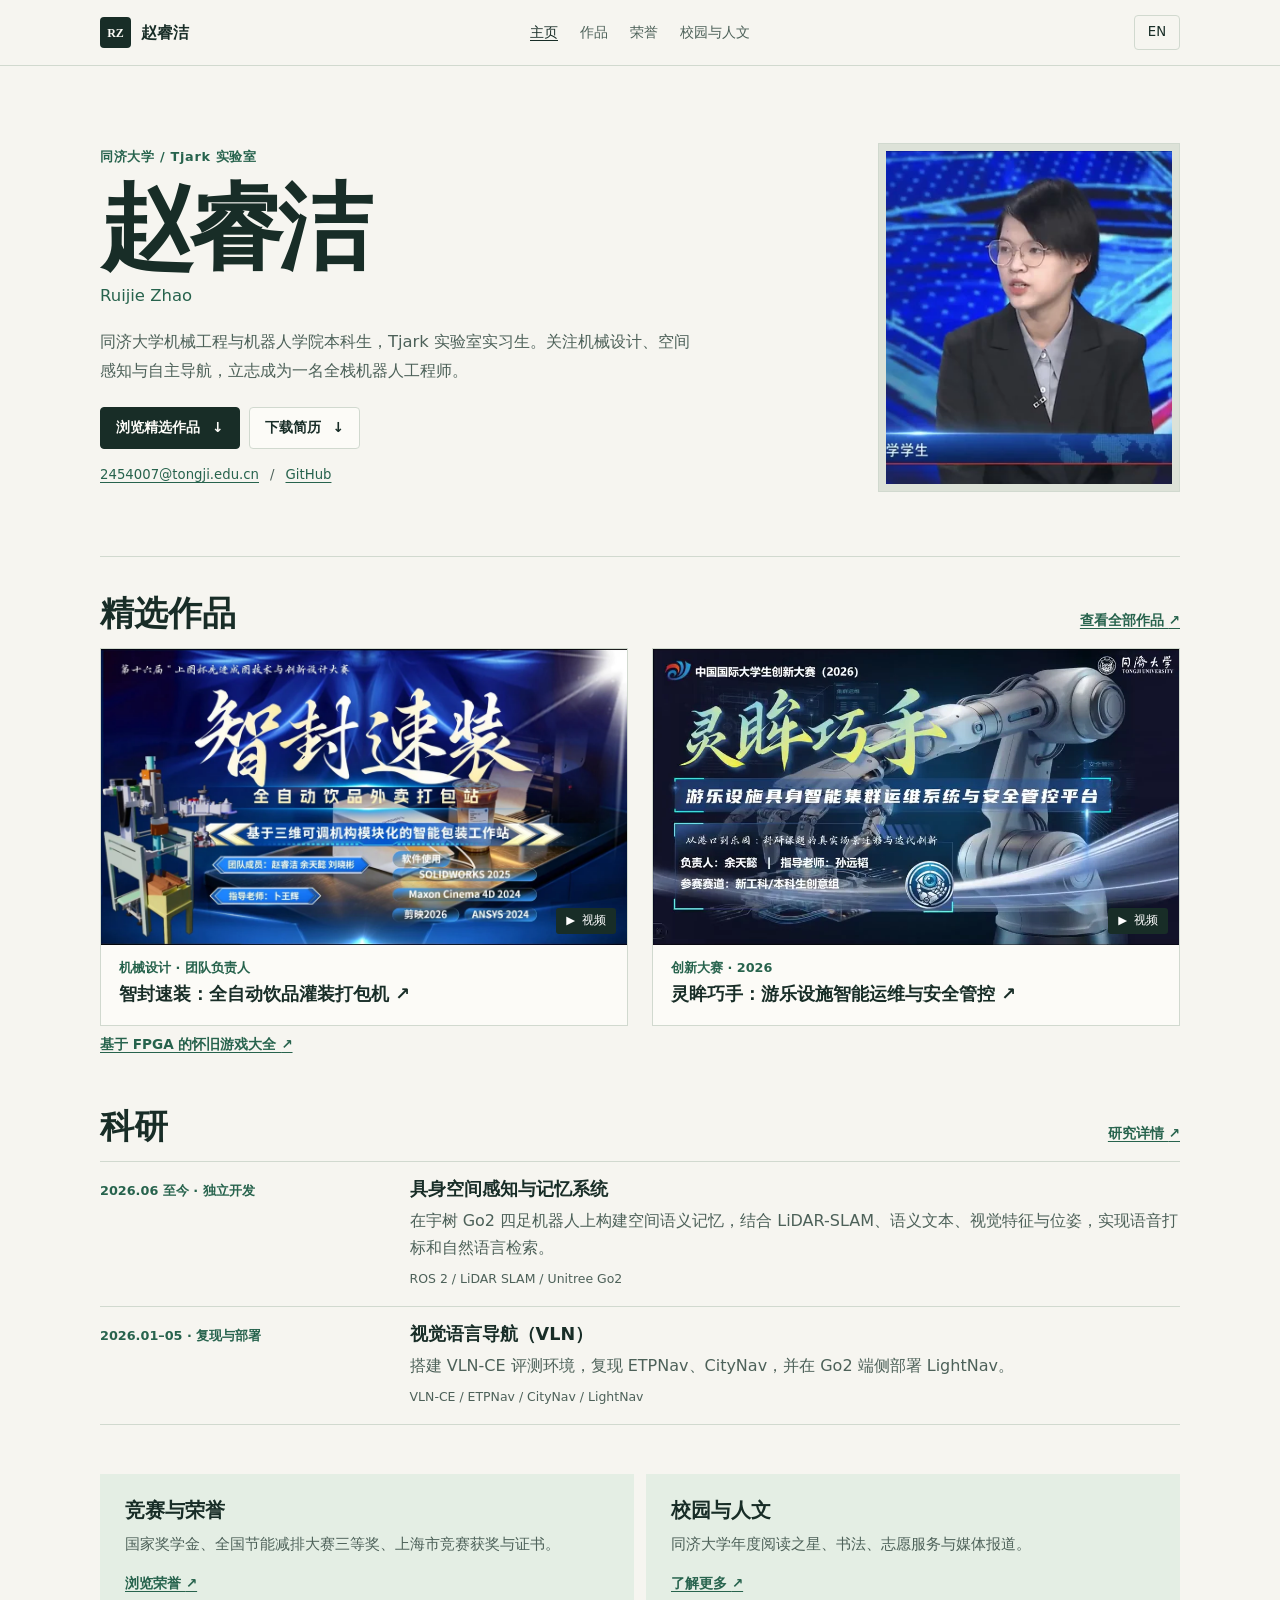
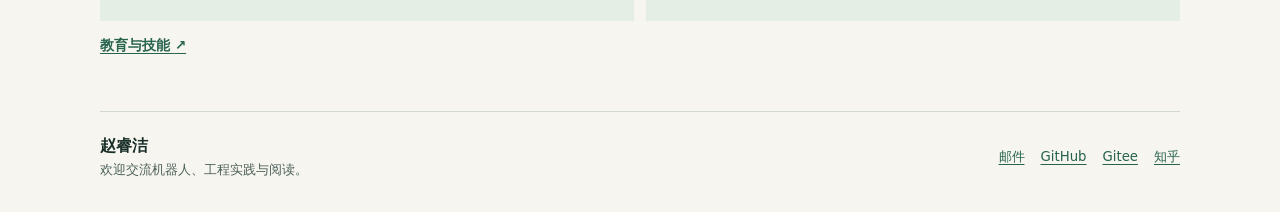
==== commit df1bcf69: "补充电子电路课程作品和竞赛及志愿服务证明" ====
--- a/index.html
+++ b/index.html
@@ -50,6 +50,7 @@
         <div class="work-body"><p class="meta">创新大赛 · 2026</p>
         <h3><a href="work.html#innovation">灵眸巧手：游乐设施智能运维与安全管控 <span aria-hidden="true">↗</span></a></h3></div>
       </article></div>
+      <p class="additional"><a class="text-link" href="work.html#fpga-retro-games">基于 FPGA 的怀旧游戏大全 <span aria-hidden="true">↗</span></a></p>
     </section>
     <section class="content-section" id="research">
       <div class="section-head"><h2>科研</h2><a class="text-link" href="work.html#research">研究详情 <span aria-hidden="true">↗</span></a></div>
